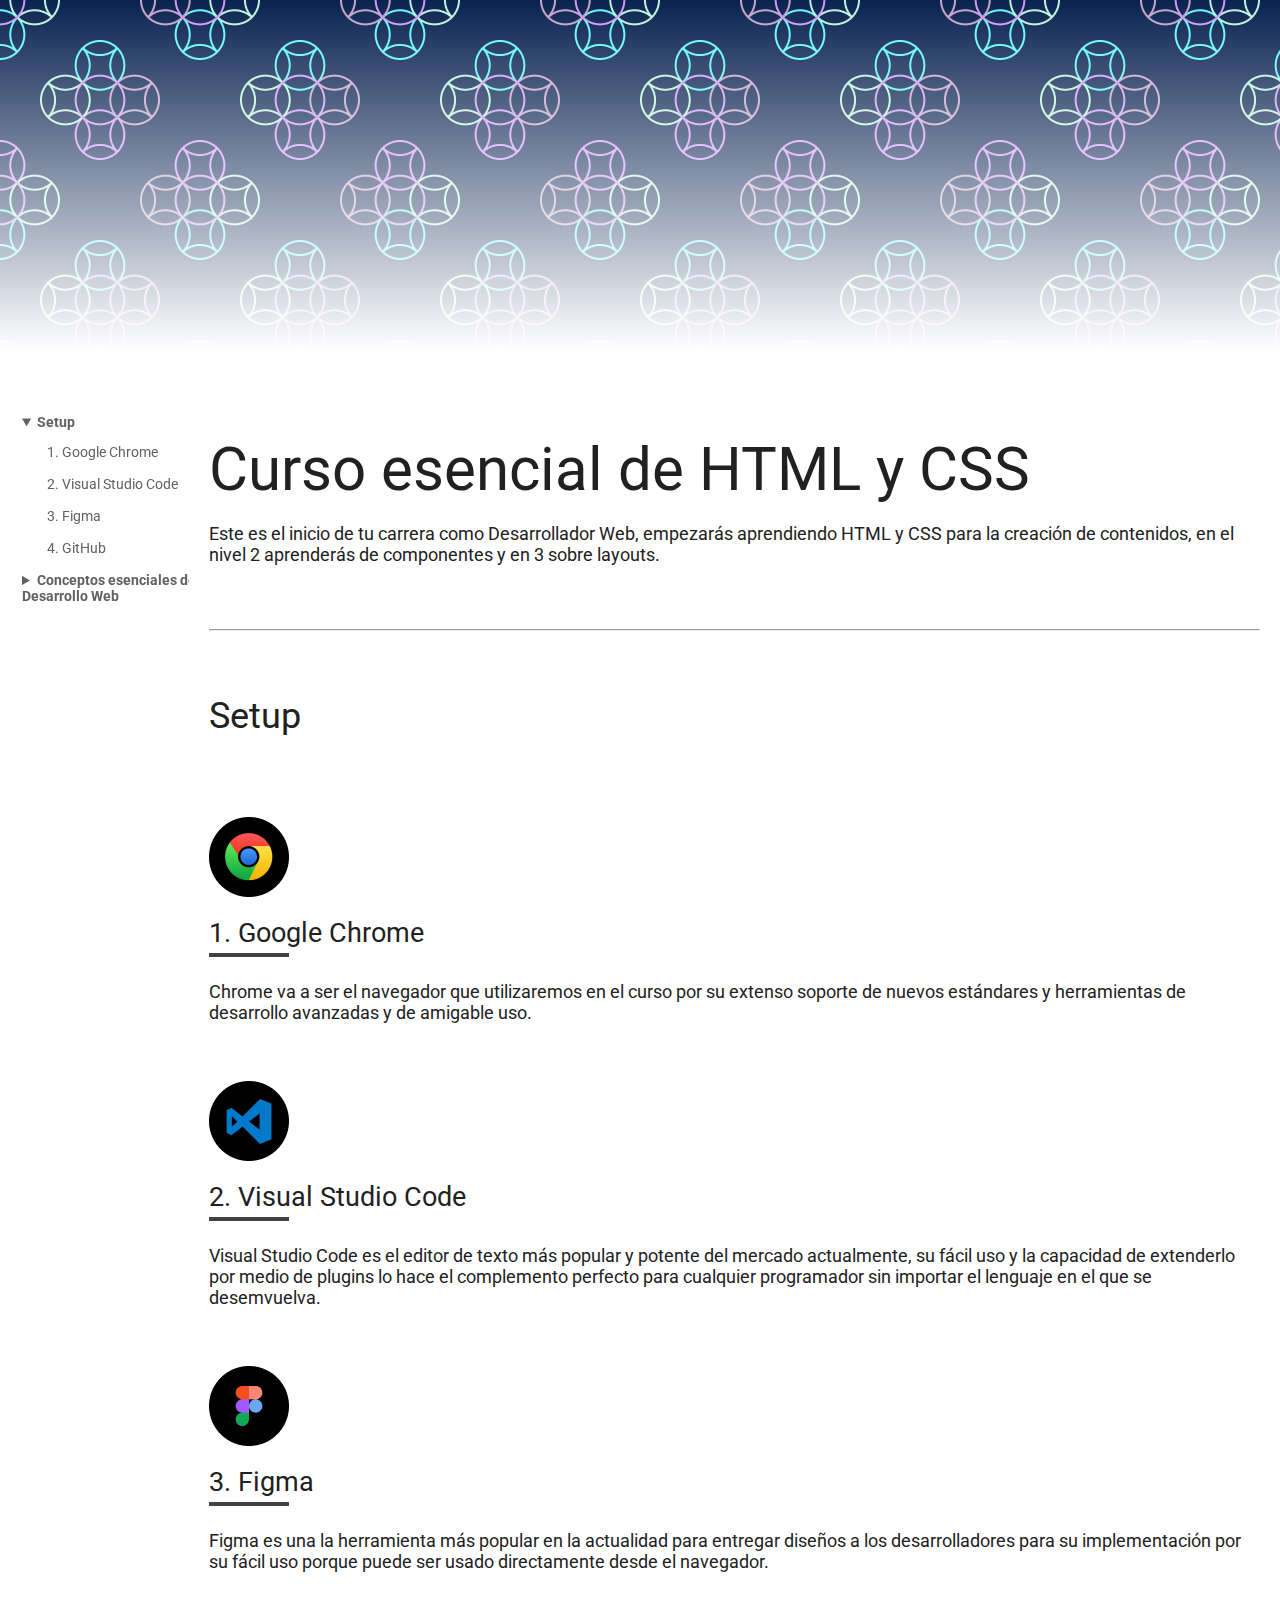
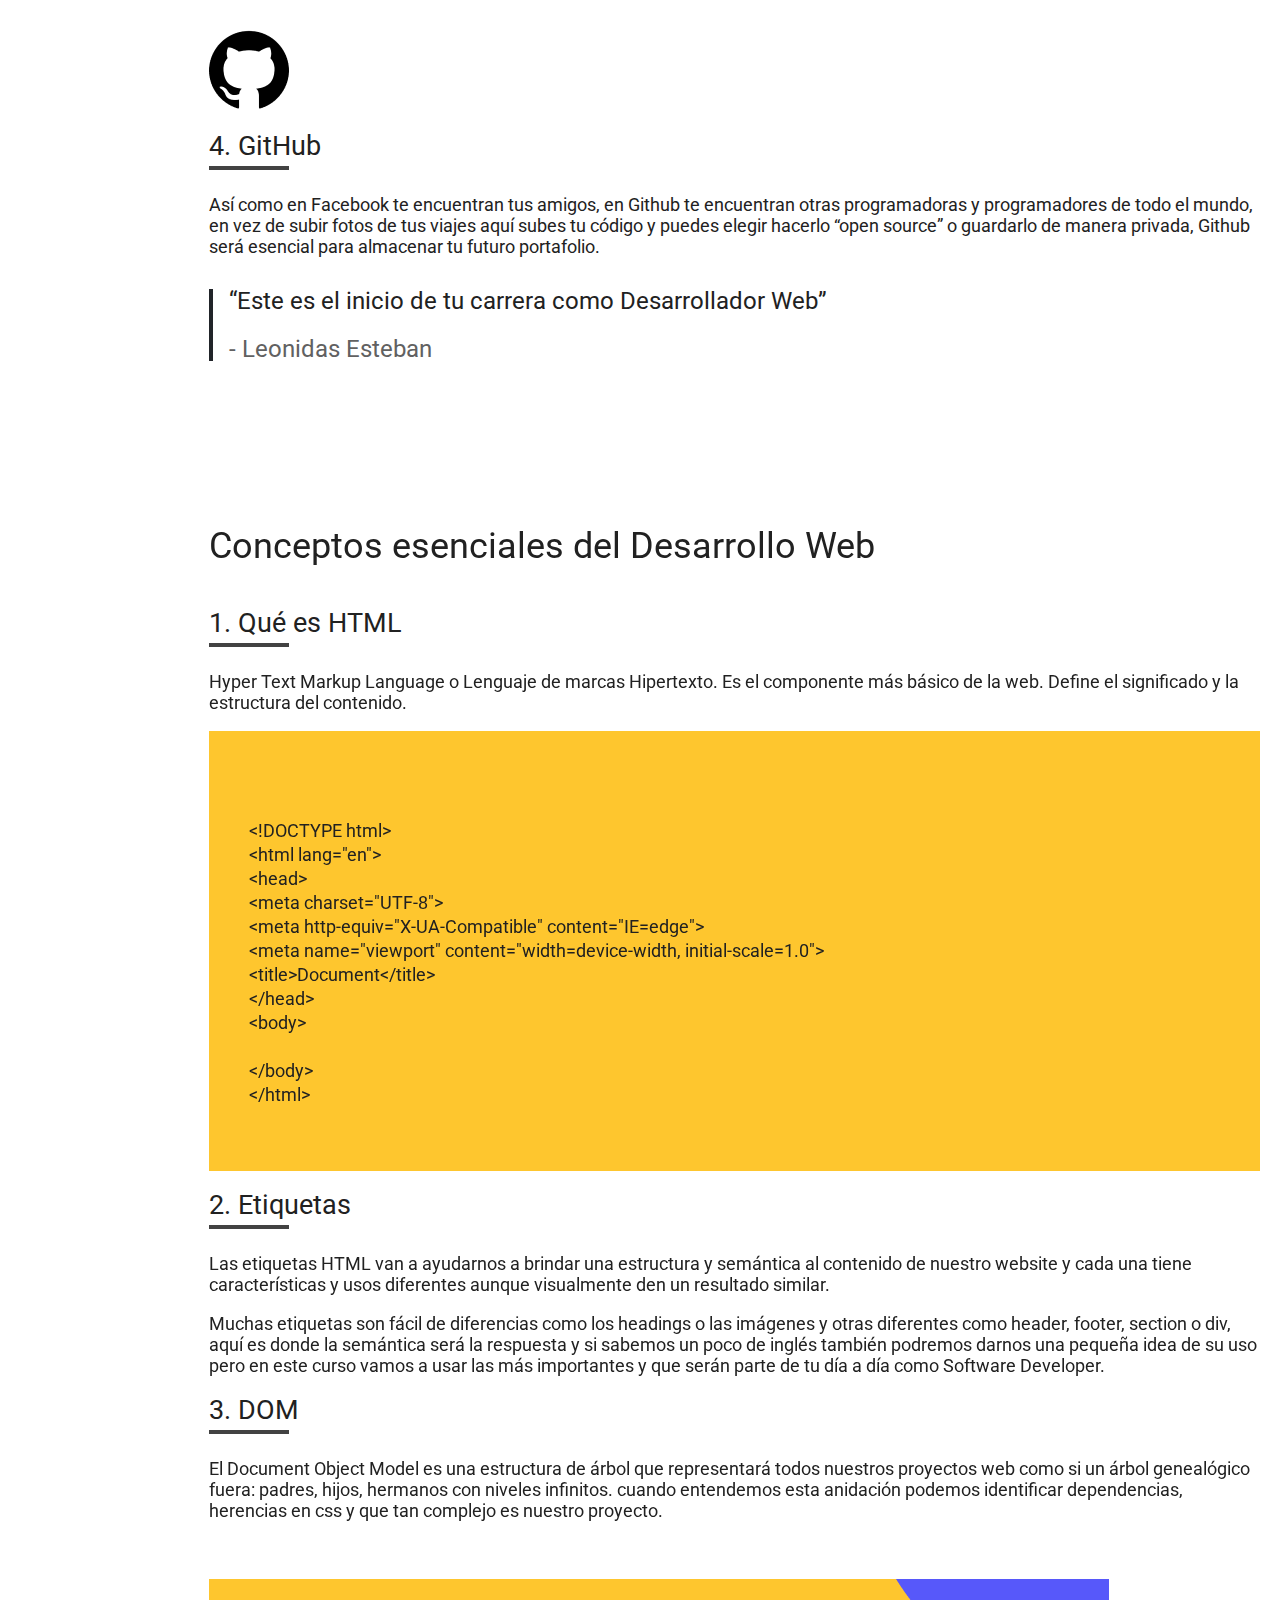
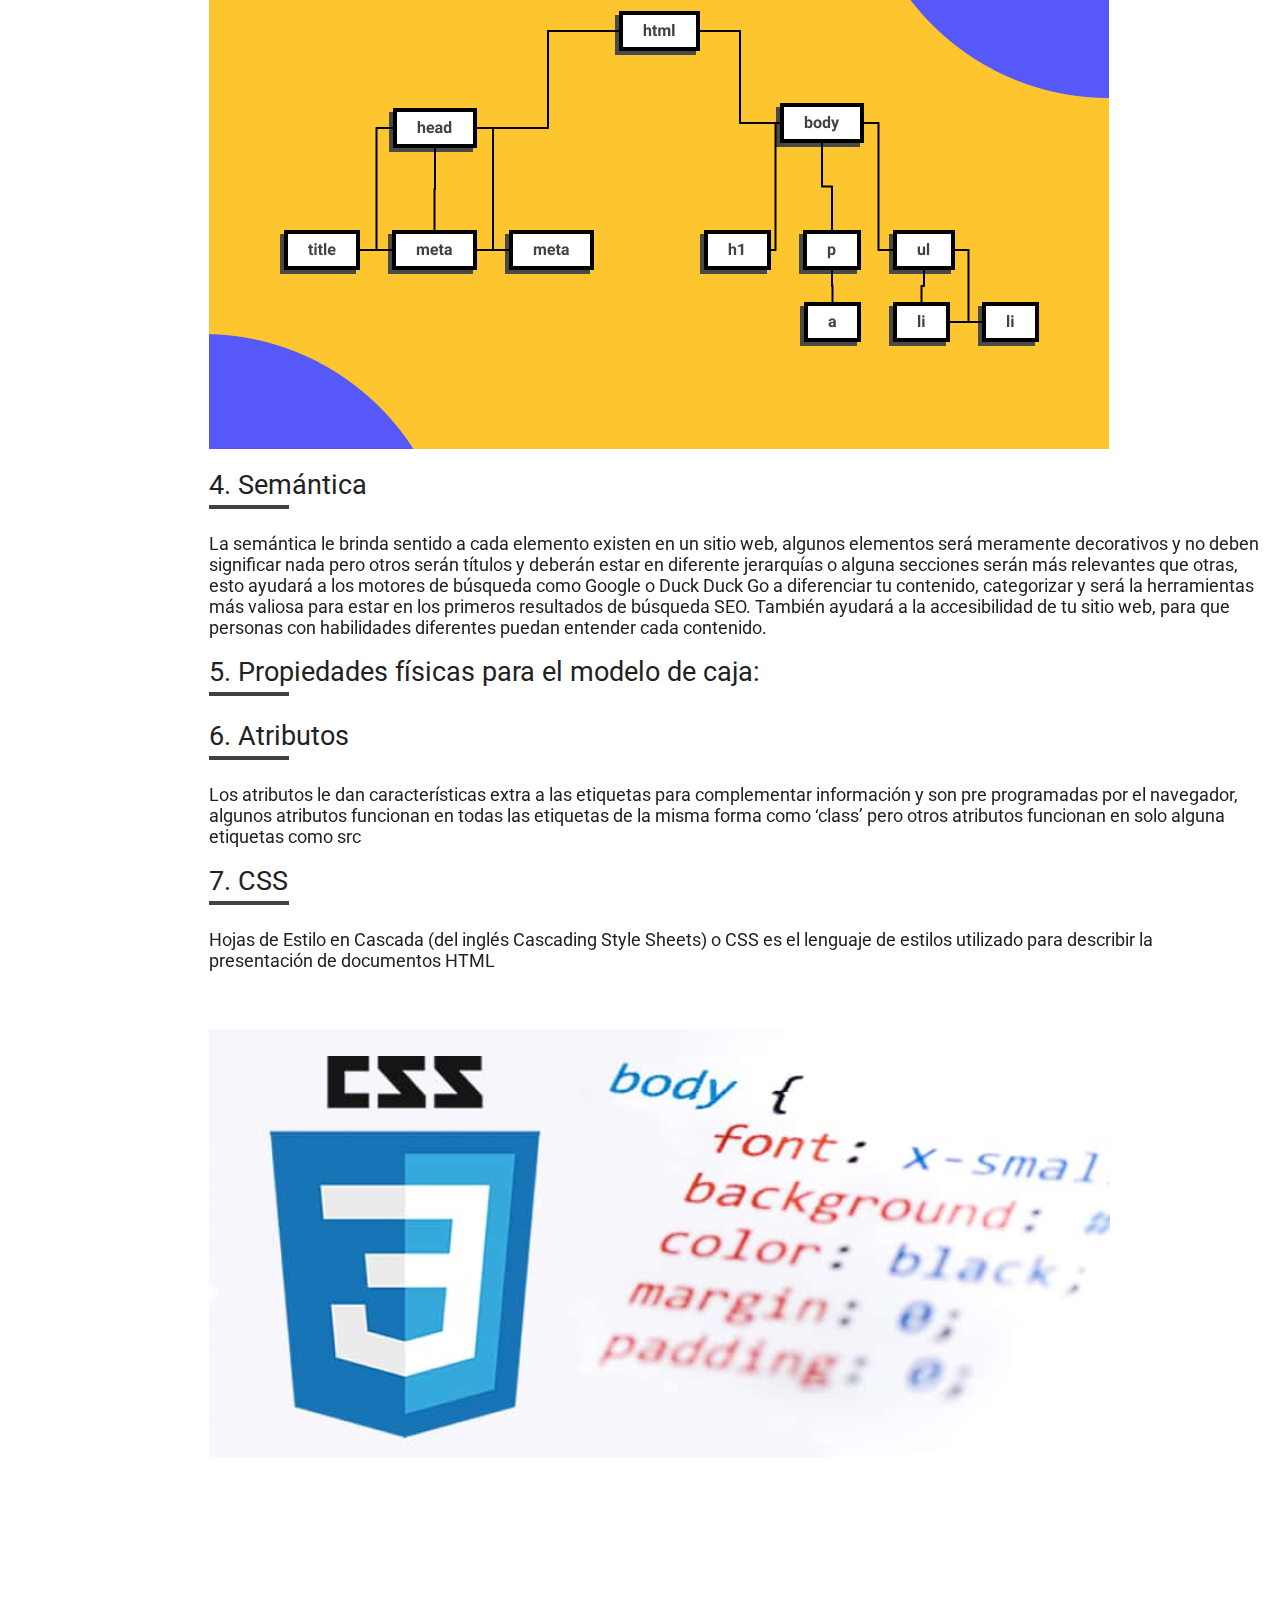
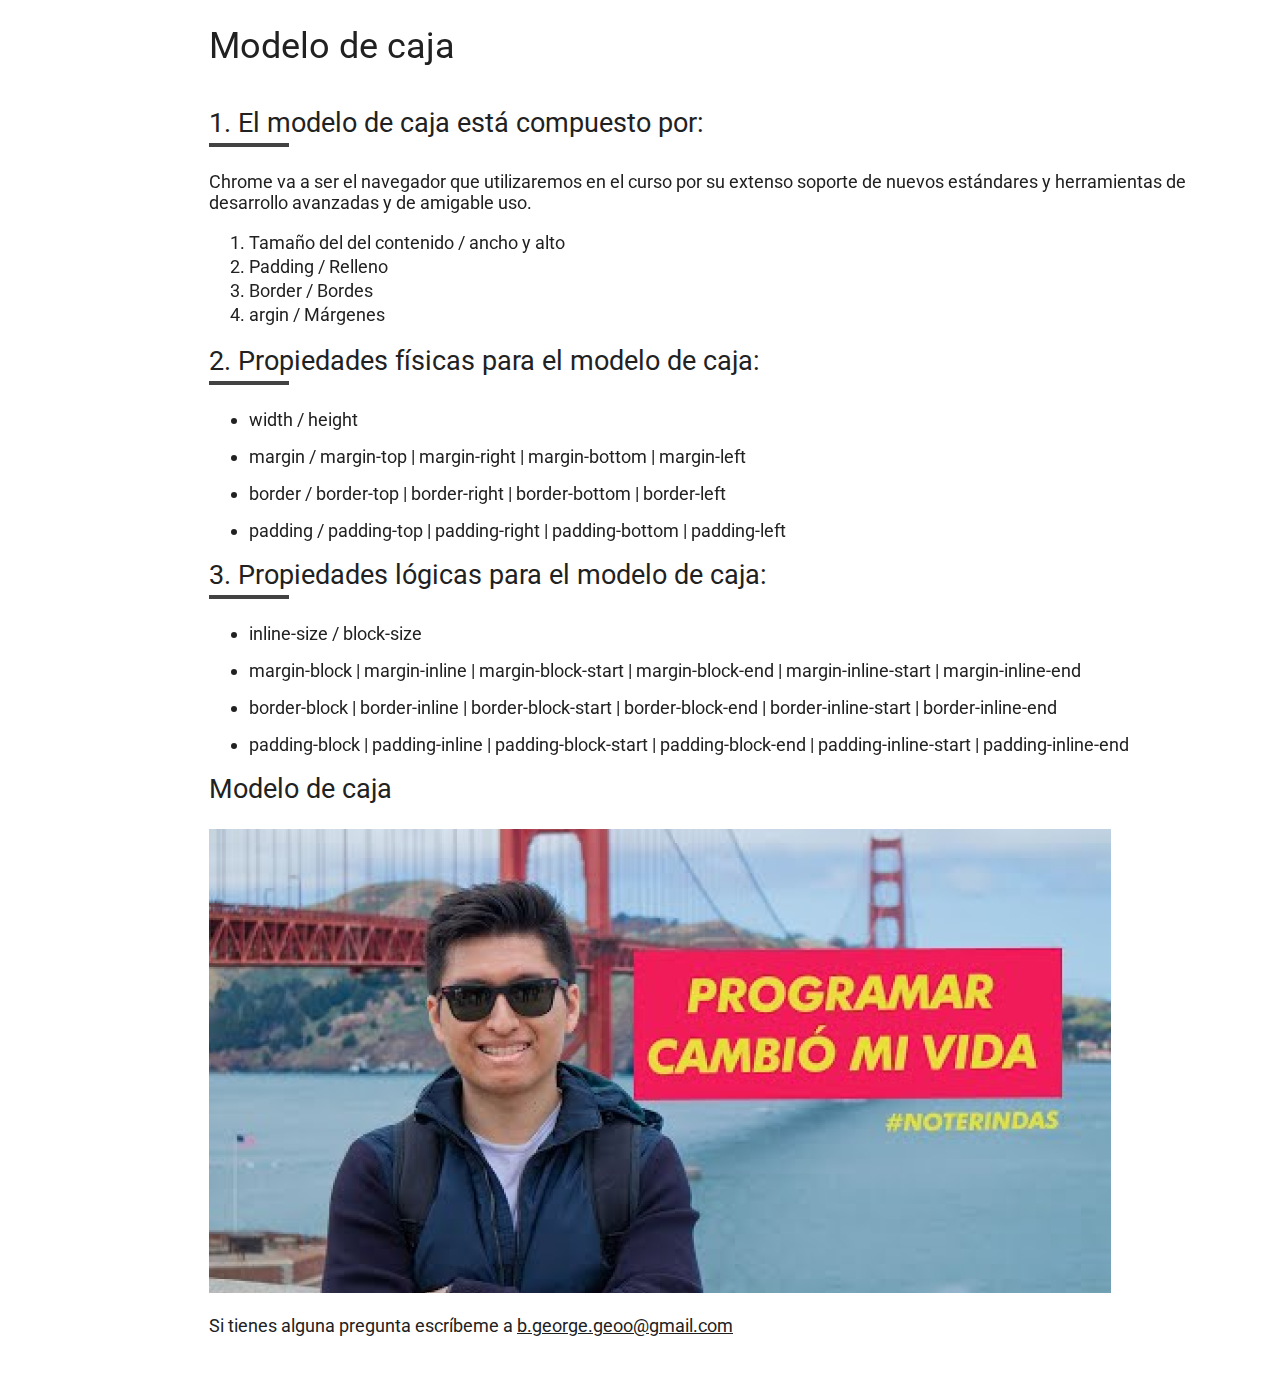
==== index.html @ efbe5fa2 "update 45.01" ====
<!DOCTYPE html>
<html lang="es">
    <head>
        <meta charset="UTF-8">
        <meta http-equiv="X-UA-Compatible" content="IE=edge">
        <meta name="viewport" content="width=device-width, initial-scale=1.0">
        <link rel="stylesheet" href="./css/Styles-physical.css"> <!--para linkear una hoja de estilos de CSS -->
        <link rel="preconnect" href="https://fonts.googleapis.com"> <!--https://fonts.google.com-->
        <link rel="preconnect" href="https://fonts.gstatic.com" crossorigin> <!-- para poner una fuente de internet-->
        <link href="https://fonts.googleapis.com/css2?family=Roboto&display=swap" rel="stylesheet">
        <title>El Blog de geo</title>
    </head>
    <body>
        <div class="hero"></div> <!--para crear un background-->
        <div class="header">
            <div class="wrapper">
                <header> <!-- <header> es igual a cabezera -->
                <div class="header-content">
                    <nav> <!-- <nav> es una navegacion (visualmente no es nada pero si lo inspecionamos es una semantica mejor)-->
                        <details open> <!-- details para hacer menu desplegable-->
                            <summary>
                                Setup
                            </summary> 
                            <ol> <!-- <ol> significa ordener list(enumera una lista con numeros 1. 2. etc)  -->
                                <!-- <ul> es urdenet list que es lo mismo pero con puntos, no con numeros-->
                                <li> <!-- <li> item list o elemento de lista, declara uno de los elementos de una lista-->
                                    <a href="#Google_Chrome">Google Chrome</a>
                                    <!-- href= hace scrol a la pagina hasta la linea que le ponel el id -->
                                    </li>
                                    <li><a href="#Visual_Studio_Code">Visual Studio Code</a></li>
                                    <li><a href="#Figma">Figma</a></li>
                                    <li><a href="#GitHub">GitHub</a></li>
                            </ol>              
                        </details>
                        <details>
                            <summary>
                                Conceptos esenciales del Desarrollo Web
                            </summary>
                            <ol>
                                <li><a href="#Qué_es_HTML">Qué es HTML</a></li>
                                <li><a href="#Etiquetas">Etiquetas</a></li>
                                <li><a href="#DOM">DOM</a></li>
                                <li><a href="#Atributos">Atributos</a></li>
                                <li><a href="#Semántica">Semántica</a></li>
                                <li><a href="#CSS">Qué es CSS</a></li>
                            </ol>
                        </details>
                    </nav>
                </header> 
                </div>
            </div>
        </div>
        <main class="main"> <!-- contenedo para html -->
                
                
                <div class="wrapper">
                    <div class="main-content">
                        <h1>
                            Curso esencial de HTML y CSS
                            <!--<h1> Representa el mensaje mas importante de la web </h1>-->
                            <!--existen muchas mas etiquetas va de la h1-h6 y se ve de grande a pequeño
                        mas que al navegador usa palabras clave para el <h1> 
                        (el titulo i subtitulo importa para que 
                        salgan mas rapido en el buscador de google)-->
                    </h1>
                    <p>
                        <!-- pueden haver mill parrafos -->
                        Este es el inicio de tu carrera como Desarrollador Web, 
                        empezarás aprendiendo HTML y CSS para la creación de contenidos, 
                        en el nivel 2 aprenderás de componentes y en 3 sobre layouts.
                    </p>
        
                    <hr>
        
                    <section class="section-content">
                            <h2>Setup</h2>
                            <img src="/imagenes/Google_Chrome.png" alt="Logo de Google Chrom" title="Logo de Google Chrom">
                                <!--"atributo" src= url de una imagen-->
                                <!--"atributo" alt= descripcion previa por si no carega la imagen-->
                                <!--"atributo" title= una descripcion que aparece cuando dejas el raton encima de una imagen-->
                            <h3 id="Google_Chrome" >Google Chrome</h3>
                            <p>Chrome va a ser el navegador que utilizaremos en el curso por su extenso soporte de nuevos estándares y herramientas de desarrollo avanzadas y de amigable uso.</p>
                            <img src="/imagenes/Visual_Studio_Code.png" alt="Logo de Visual Studio Code" title="Logo de Visual Studio Code">
                            <h3 id="Visual_Studio_Code">Visual Studio Code</h3>
                            <p>Visual Studio Code es el editor de texto más popular y potente del mercado actualmente, su fácil uso y la capacidad de extenderlo por medio de plugins lo hace el complemento perfecto para cualquier programador sin importar el lenguaje en el que se desemvuelva.</p>
                            <img src="/imagenes/Figma.png" alt="Logo de Figma" title="Logo de Figma">
                            <h3 id="Figma">Figma</h3>
                            <p>Figma es una la herramienta más popular en la actualidad para entregar diseños a los desarrolladores para su implementación por su fácil uso porque puede ser usado directamente desde el navegador.</p>
                            <img src="/imagenes/GitHub.png" alt="Logo de GitHub" title="Logo de GitHub">
                            <h3 id="GitHub">GitHub</h3>
                            <p>Así como en Facebook te encuentran tus amigos, en Github te encuentran otras programadoras y programadores de todo el mundo, en vez de subir fotos de tus viajes aquí subes tu código y puedes elegir hacerlo “open source” o guardarlo de manera privada, Github será esencial para almacenar tu futuro portafolio.</p>
                        <blockquote> 
                            <p>
                                “Este es el inicio de tu carrera como Desarrollador Web”
                            </p>
                            <p>
                                <span>
                                    Leonidas Esteban
                                </span>
                            </p>
                        </blockquote>
                        </section>
        
                    <hr> <!-- <hr> es una line que separan las secciones  -->
        
                    <section class="section-content">
                        <h2>Conceptos esenciales del Desarrollo Web</h2>
                        <h3 id="Qué_es_HTML">Qué es HTML</h3>
                        <p>Hyper Text Markup Language o Lenguaje de marcas Hipertexto. Es el componente más básico de la web. Define el significado y la estructura del contenido. </p>
                        <!-- <p><code> hola </code> con esto puedes escribir codigo dentro de un parafo </p> -->
                        <pre> <!--cunado quieres ocupar toda una haria con codigo (tambien inclue los espacios literalmente)-->
            <!-- https://www.freeformatter.com/html-escape.html#before-output (escapar HTML) -->
&lt;!DOCTYPE html&gt;
&lt;html lang=&quot;en&quot;&gt;
&lt;head&gt;
&lt;meta charset=&quot;UTF-8&quot;&gt;
&lt;meta http-equiv=&quot;X-UA-Compatible&quot; content=&quot;IE=edge&quot;&gt;
&lt;meta name=&quot;viewport&quot; content=&quot;width=device-width, initial-scale=1.0&quot;&gt;
&lt;title&gt;Document&lt;/title&gt;
&lt;/head&gt;
&lt;body&gt;

&lt;/body&gt;
&lt;/html&gt;
                        </pre>
                        <h3 id="Etiquetas">Etiquetas</h3>
                        <p>Las etiquetas HTML van a ayudarnos a brindar una estructura y semántica al contenido de nuestro website y cada una tiene características y usos diferentes aunque visualmente den un resultado similar.</p>
                        <p>Muchas etiquetas son fácil de diferencias como los headings o las imágenes y otras diferentes como header, footer, section o div, aquí es donde la semántica será la respuesta y si sabemos un poco de inglés también podremos darnos una pequeña idea de su uso pero en este curso vamos a usar las más importantes y que serán parte de tu día a día como Software Developer.</p>
                        <h3 id="DOM">DOM</h3>
                        <p>El Document Object Model es una estructura de árbol que representará todos nuestros proyectos web como si un árbol genealógico fuera: padres, hijos, hermanos con niveles infinitos. cuando entendemos esta anidación podemos identificar dependencias, herencias en css y que tan complejo es nuestro proyecto.</p>
                        <img src="/imagenes/dom.png" alt="Estructura de arbol que representa al DOM (Document Object Model)" title="Document Object Model">
                        <h3 id="Semántica">Semántica</h3>
                        <p>La semántica le brinda sentido a cada elemento existen en un sitio web, algunos elementos será meramente decorativos y no deben significar nada pero otros serán títulos y deberán estar en diferente jerarquías o alguna secciones serán más relevantes que otras, esto ayudará a los motores de búsqueda como Google o Duck Duck Go a diferenciar tu contenido, categorizar y será la herramientas más valiosa para estar en los primeros resultados de búsqueda SEO. También ayudará a la accesibilidad de tu sitio web, para que personas con habilidades diferentes puedan entender cada contenido.</p>
                        <h3>Propiedades físicas para el modelo de caja:</h3>
                        <h3 id="Atributos">Atributos</h3>
                        <p>Los atributos le dan características extra a las etiquetas para complementar información y son pre programadas por el navegador, algunos atributos funcionan en todas las etiquetas de la misma forma como ‘class’ pero otros atributos funcionan en solo alguna etiquetas como src</p>
                        <h3 id="CSS">CSS</h3>
                        <p>Hojas de Estilo en Cascada (del inglés Cascading Style Sheets) o CSS es el lenguaje de estilos utilizado para describir la presentación de documentos HTML</p>
                        <img src="/imagenes/Imagen_CSS.png" alt="imagen de diseño CSS" title="imagen de diseño CSS">
                    </section>
                    <section class="section-content">
                        <h2>Modelo de caja</h2>
                        <h3>El modelo de caja está compuesto por:</h3>
                        <p>Chrome va a ser el navegador que utilizaremos en el curso por su extenso soporte de nuevos estándares y herramientas de desarrollo avanzadas y de amigable uso.</p>
                        <ol>
                            <li>Tamaño del del contenido / ancho y alto</li>
                            <li>Padding / Relleno</li>
                            <li>Border / Bordes</li>
                            <li>argin / Márgenes</li>
                        </ol>
                        <h3>Propiedades físicas para el modelo de caja:</h3>
                        <ul>
                            <li>width / height</li>
                            <li>margin / margin-top | margin-right | margin-bottom | margin-left</li>
                            <li>border / border-top | border-right | border-bottom | border-left</li>
                            <li>padding / padding-top | padding-right | padding-bottom | padding-left</li>
                        </ul>
                        <h3>Propiedades lógicas para el modelo de caja:</h3>
                        <ul>
                            <li>inline-size / block-size</li>
                            <li>margin-block | margin-inline | margin-block-start | margin-block-end | margin-inline-start | margin-inline-end</li>
                            <li>border-block | border-inline | border-block-start | border-block-end | border-inline-start | border-inline-end</li>
                            <li>padding-block | padding-inline | padding-block-start | padding-block-end | padding-inline-start | padding-inline-end</li>
                        </ul>
                    </section>
                    <h3>Modelo de caja</h3>
                    <img src="/imagenes/foto_del_profe.png" alt="Modelo de caja" title="Este es nuestro profesor">
                    <p>
                        Si tienes alguna pregunta escríbeme a 
                        <a href="mailto:b.george.geoo@gmail.com">b.george.geoo@gmail.com</a>
                    </p>
                </div>
            </div>
        </main>
        <script> /*script de JavaScript para animar listas(cuano das clic en una se cierra la otra)*/
            const $detailsList = document.querySelectorAll("details")
            $detailsList.forEach(($details) => {
                $details.querySelector("summary").addEventListener("click",expand)
            })
            function expand() {
                $detailsList.forEach(($details) => {
                    $details.removeAttribute("open")
                })
            }
        </script>
    </body>
</html>
---- css/Styles-physical.css ----
@font-face { /*para poner una fuente en la pagina des de nuestros documentos */
    font-family: charted;
    src: url(../fonts/fonts/charter-regular.otf);
    font-style: normal;
    font-weight: 400;
}
@font-face { 
    font-family: charted;
    src: url(../fonts/fonts/charter-italic.otf);
    font-style: italic;
    font-weight: 400;
}
@font-face { 
    font-family: charted;
    src: url(../fonts/fonts/charter-bold.otf);
    font-style: normal;
    font-weight: bold;
}
@font-face { 
    font-family: charted;
    src: url(../fonts/fonts/charter-bold-italic.otf);
    font-style: italic;
    font-weight: bold;
}

:root {
    font-size: 18px;
    --gray40: #212121; /*para que sea mas facil poner colores a mas paginas*/
    --gray30: #212429;
    --gray20: #424242;
    --gray10: #616161;
}

html {
    scroll-behavior: smooth;
    }


body {
    color: var(--gray40); 
    font-family: 'Roboto', sans-serif;
    /*font-family: charted; cuidado con las fuentes que eligas, no todas estan dissponibles*/ 
    margin: 0;
}

a {
    color: var(--gray40); 
}

header {
    font-size: 14px;
    width: 188px;
    color: var(--gray10); /*para quita subrallado de algun texto*/
    position: absolute;
    top: 64px;
    left: 22px;
    z-index: 1;
    /* color: var(red); podemos cambiar una parte del texto espesificando el color que queremos */
    /*position: relative; /*mover mi elemento sin que el lugar ficico en que este ubicado se altere */
    /* position: absolute; se ubica en la posicion y direcion que tiene mi pagina*/
    /*position: fixed; persigue la pagina () osea siempre se muetra en pantalla, da igual si vagas o subes en la web*/
    /*position: sticky; 1.ocupa todo el ancho 2.si le ponemos por ejemplo top:0 ,s e va a mover exactamente como el fixed pero mas bonito*/
    /* z-index: ; (puedes hacer que se ponga detreas de las cosas o delante ) */
}

header a {
    color: var(--gray10);
    text-decoration: none; 
}
header a:hover { /*cambiar el color al texto caundo el raton esta encima*/
    color: var(--gray40);
}

nav details summary {
    font-weight: bold; /*Poner el texto en negrita*/
}

header li {
    margin-bottom: 16px;
}

h1 {
    font-size: 60px;
    /* font-size: 3.75px; */
    margin-top: 64px;
    margin-bottom: 16px;
    font-weight: normal;
    /* width: ; /*darle el tamaño que quiera de longitud*/
    /* height: ; darle el tamaño que quiera de altura */
    /* padding: ; darle el tamaño que quiera dentro de la caja/ */

    /* margin: top right bottom left; esto funciona como las manecillas del un reloj*/
    /* margin: 64px 10px 16px 10px; esto es un ejemplo */

}

/* h1 ~ p {
    margin-bottom: 64px;
} */

hr {
    margin: 64px 0;
}

h2 {
    font-size: 2em;
    margin: 64px 0px 40px;
    font-weight: normal;
}

h3 {
    font-size: 1.5em;
    margin-top: 16px;
    margin-bottom: 24px;
    font-weight: normal;
    position: sticky;
    top: 0;
    background: white;
}

pre {
    background: #FEC62E;
    padding: 40px; /*pudding es el relleno*/
    font-family: "Roboto";
    line-height: 24px;
}

blockquote {
    font-size: 24px;
    margin: 32px 0px;
    padding-left: 16px;
    line-height: 24px;
    /* border: 1px solid var(--gray30); llave magica para hacer bordes en la vida */
    border-left: 4px solid var(--gray30);
/* border-radius: 30px; para hacer bordes rodeados */
}

blockquote span {
    color: var(--gray10) ;
}

blockquote span::before {
    content: "-";
}
.header {
    position: sticky;
    top: 0;
}

.header-content {
    position: relative;
}

.main {
    background-color: rgb(175, 173, 27);

}

.wrapper { /*tecnica del wrapper(para ajustar la caja de toda la web)*/
    width: 902px; /**/
    margin: auto;
}

.main-content { /*tecnica del wrapper(para ajustar la caja de toda la web)*/
    padding: 20px;
    background: white;
    position: absolute;
    z-index: 1;
}

.title {
    background: red;
}
.services {
    background: purple;
}
.pricing {
    background: blue;
}
.debug { /*para encontrar bugs*/
    box-shadow: inset 0 0 0 1px red;
    outline: 1px solid red;
    background: red;
    /* border: 1px solid red !important;
    box-sizing: border-box; */
}


.hero {
    background-image: linear-gradient(to top, rgb(255, 255, 255), transparent) , url("../imagenes/patron-1.png"); /*asi se pone color encima de la imagen pero procurando que sea transparente*/
    /* background-repeat: no-repeat; para que no se repita  */
    /* background-position: center; para que la imagen se centre  */
    /* background-size: cover; para que se estire sin que pierda la porpocion  */
    height: 350px;
}

.section-content {
    margin-top: 164px;
    position: relative;
}

.section-content:first-of-type{
    margin: 0px;
}


.section-content ol li {
    line-height: 24px;
}

.section-content ul li {
    margin-bottom: 16px;
}

.section-content + hr {
    display: none;
}
.section-content img {
    margin-top: 40px;
}

.section-content { /*https://www.w3.org/TR/CSS2/generate.html#counter-styles para mas info*/
    counter-reset: TitleList;
}
.section-content h3 {
    counter-increment: TitleList;
    padding-bottom: 8px;
}
/* a continuasion vamos a ver los seudoelementos mas im usados (se usa para dalre una buena vicualizacion"para que se vea bonico" lo agregamos aqui para no ponerlo en la frace porque no se debe leer) */
.section-content h3::before {
    content: counter(TitleList, decimal) ". ";
    
}

.section-content h3::after{
    content: "";
    width: 80px;
    height: 4px;
    background: var(--gray20);
    display: inline-block;
    position: absolute;
    left: 0;
    bottom: 0;

}



/* para cambiar el color cuando seleciones la un paragrafo en la web */
/* ::selection { 
    background: green;
} */
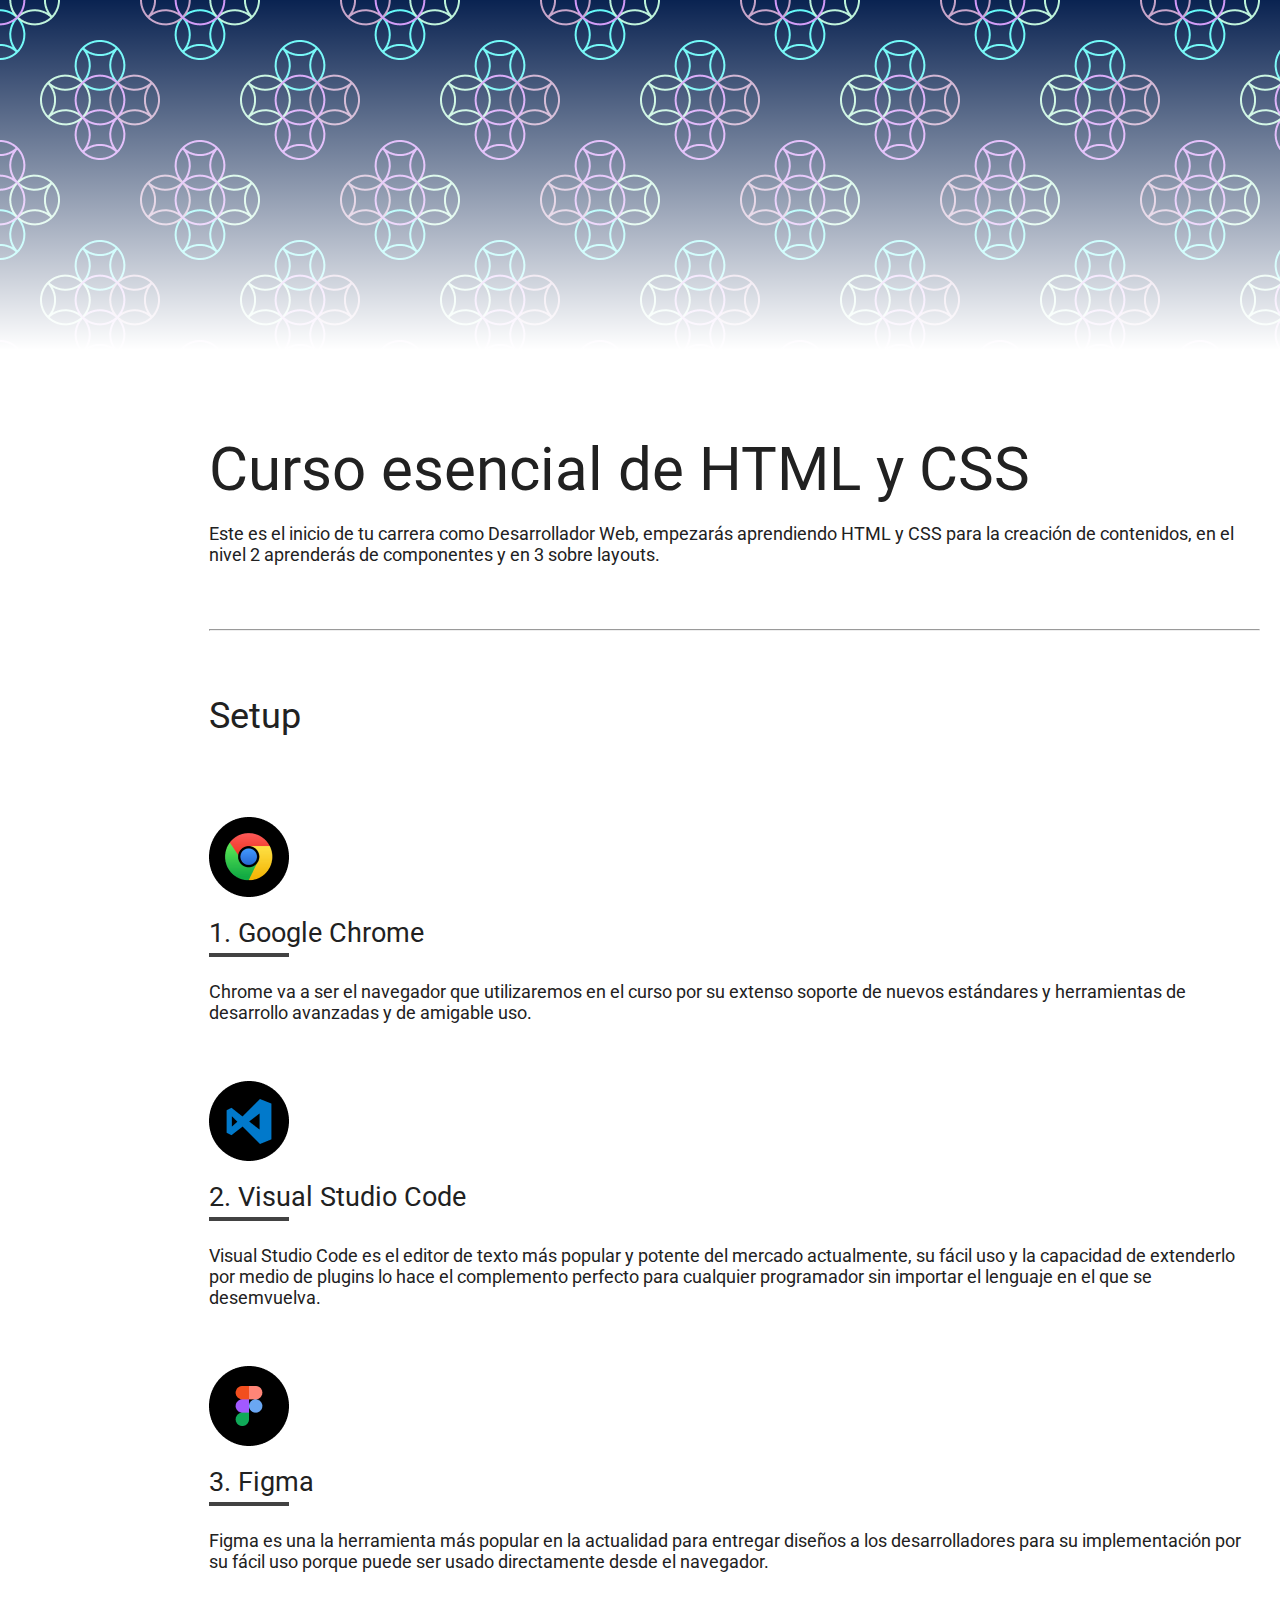
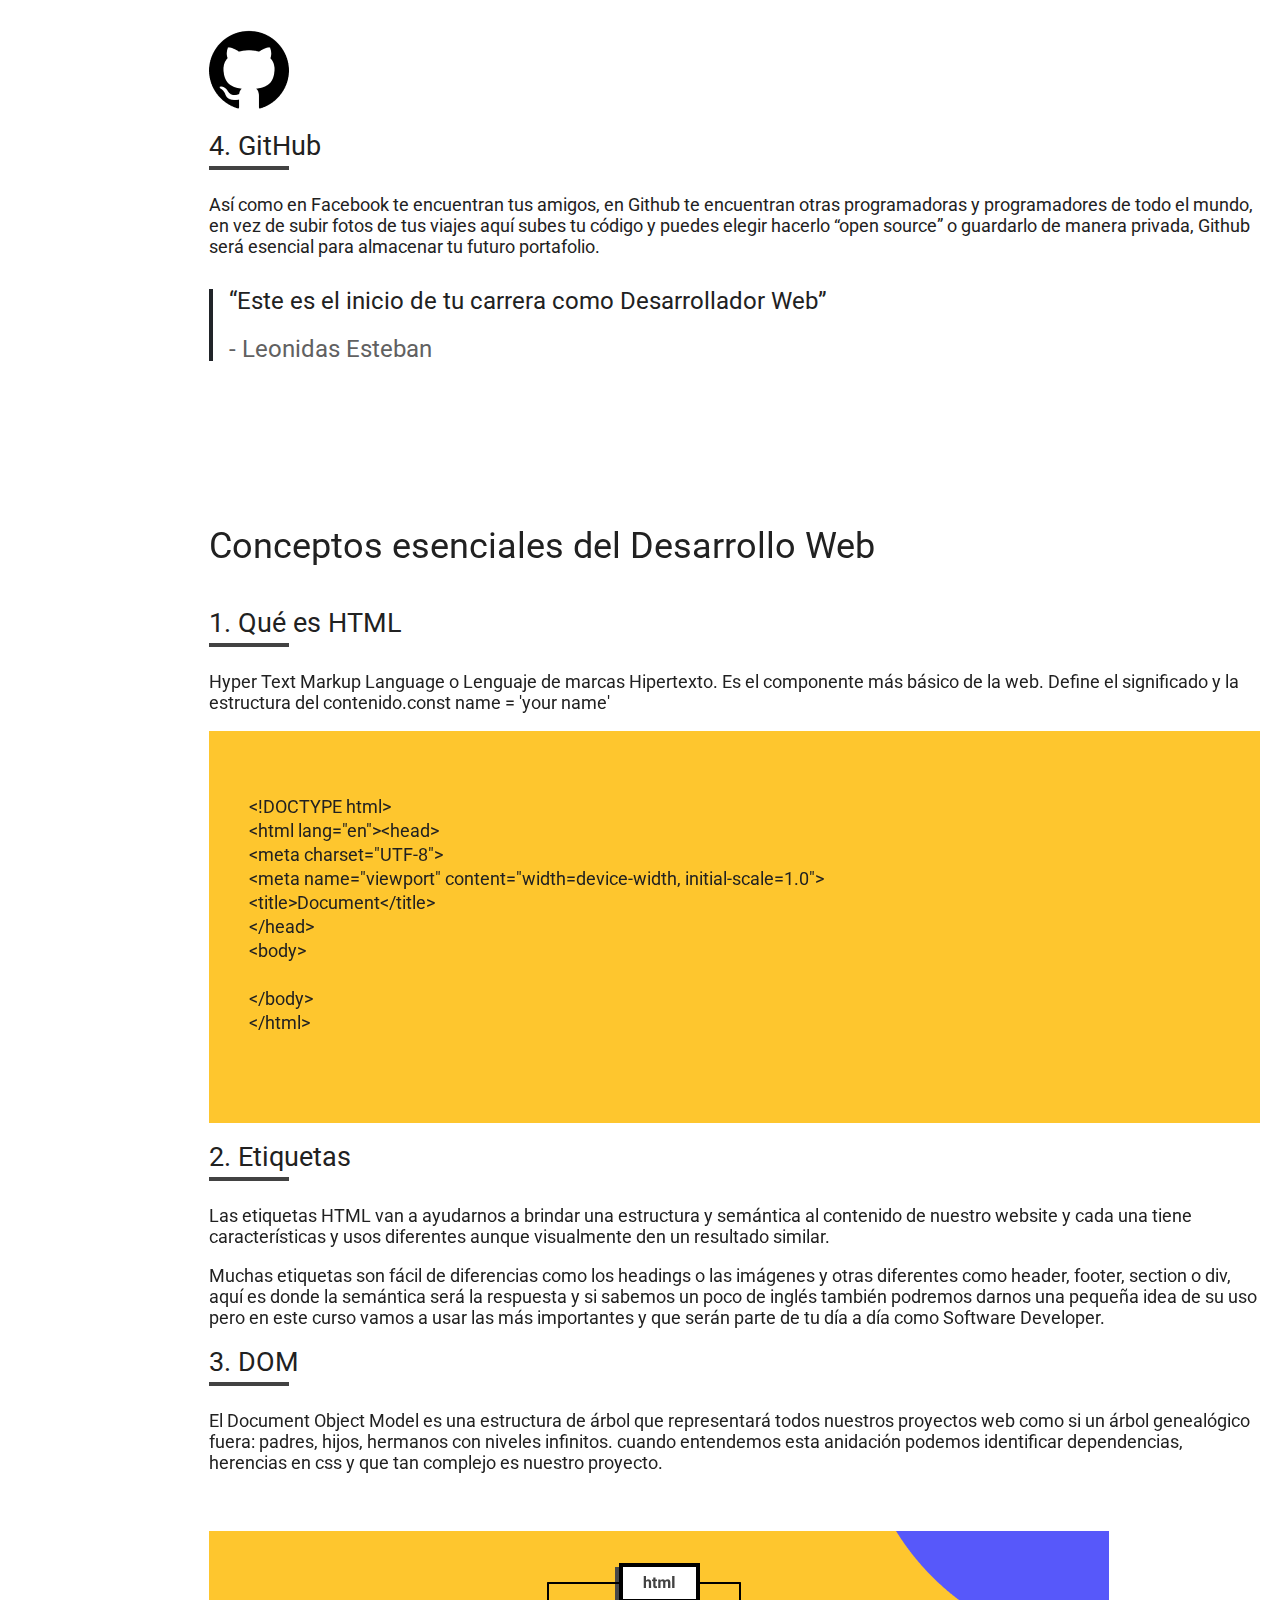
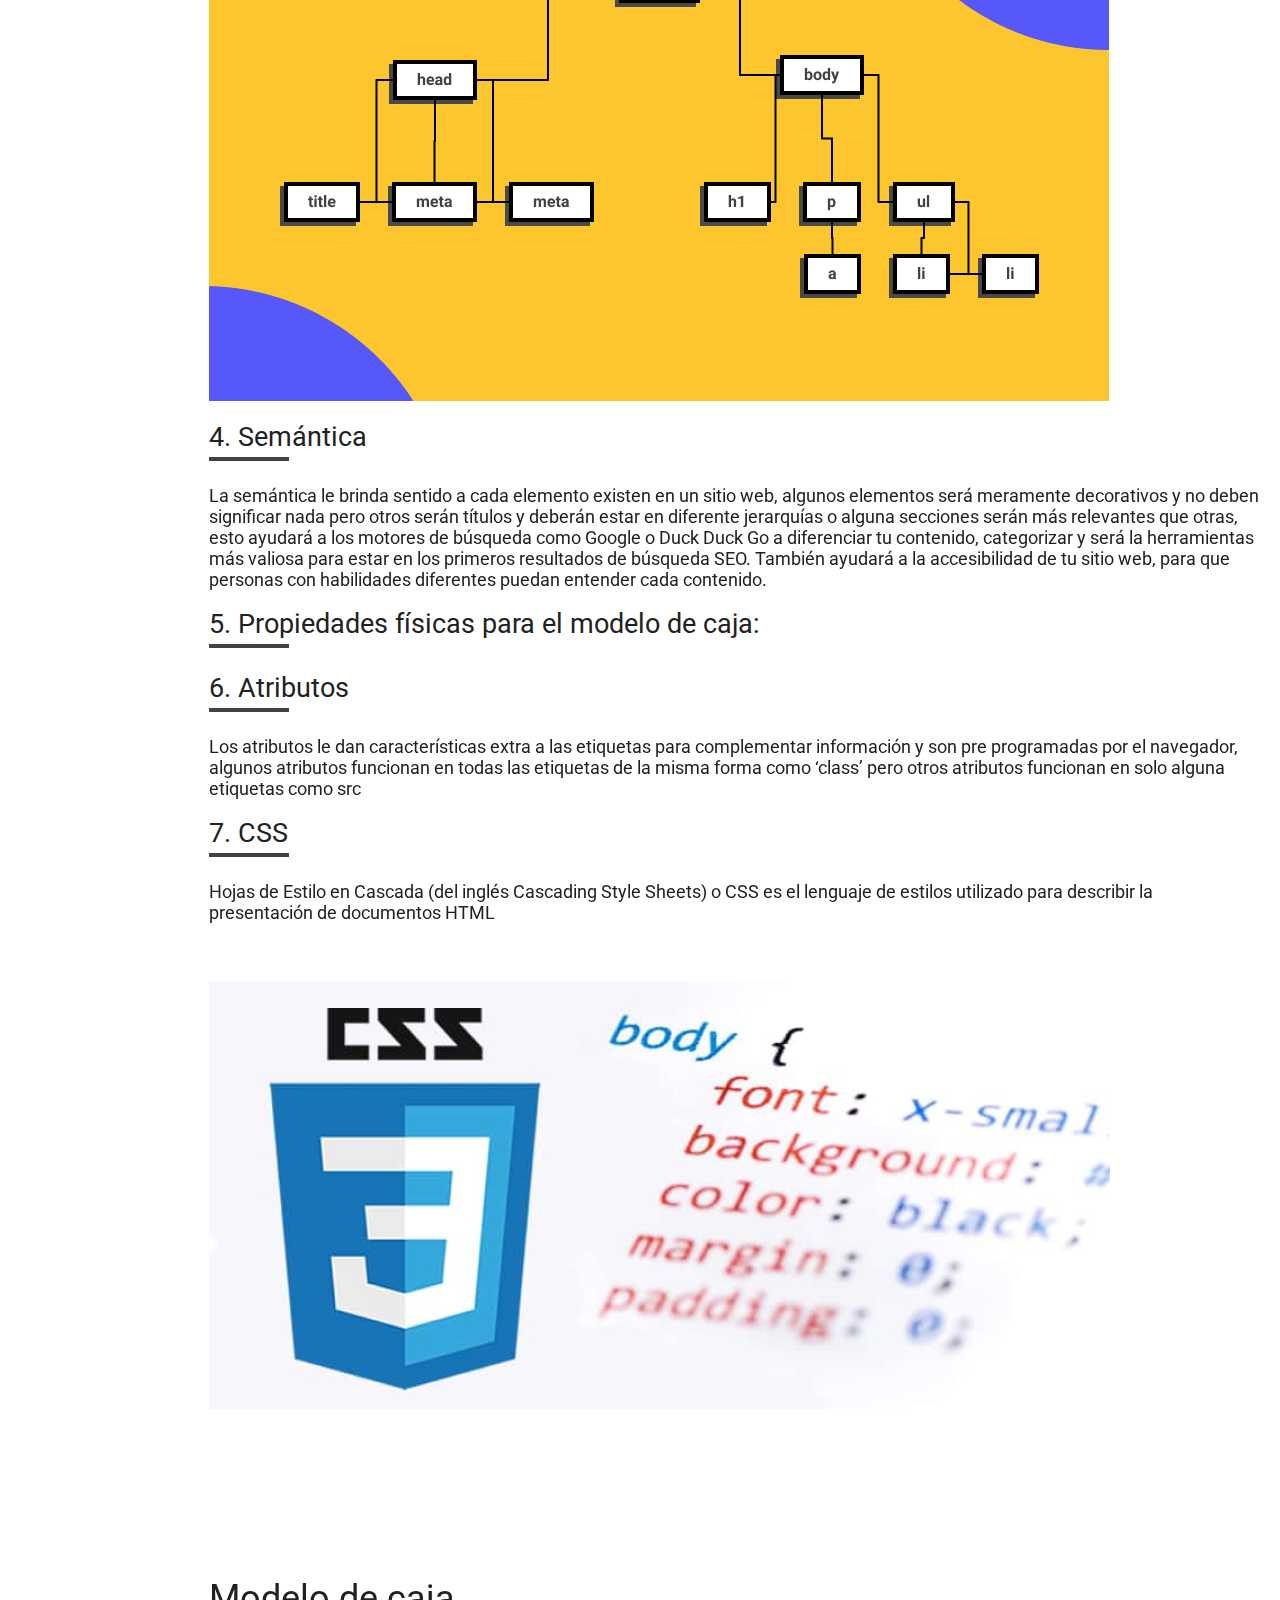
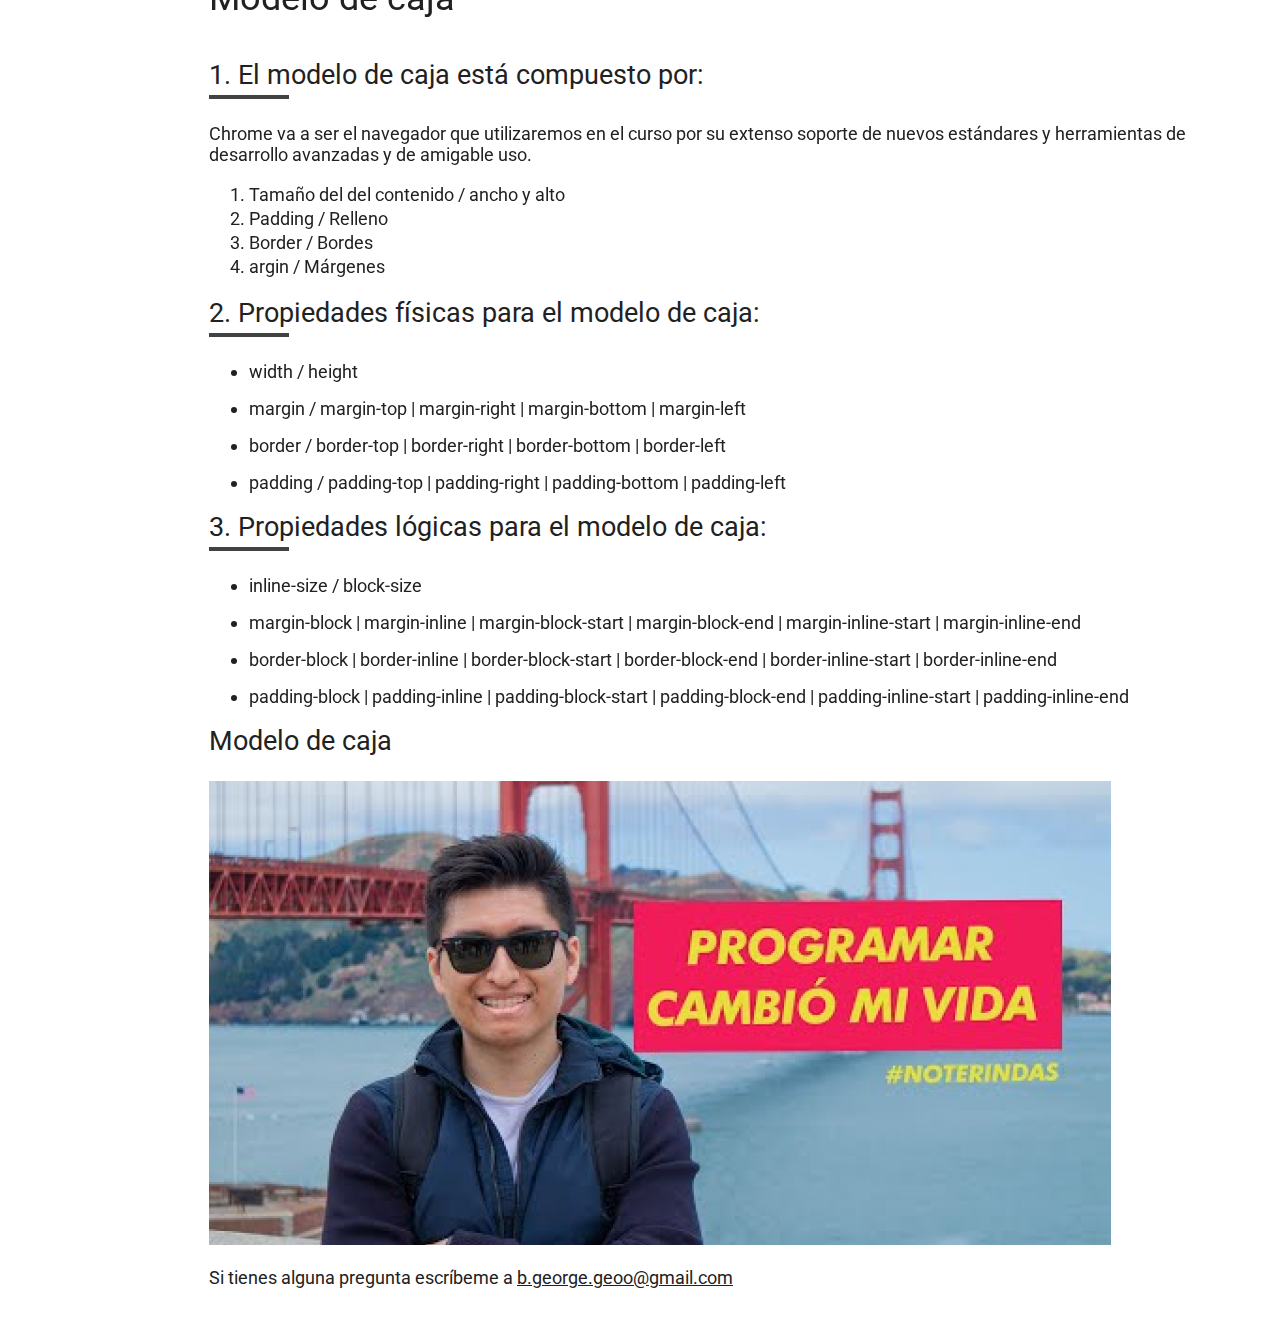
==== commit 8c6e9638: "upload 45.03" ====
--- a/index.html
+++ b/index.html
@@ -12,50 +12,51 @@
     </head>
     <body>
         <div class="hero"></div> <!--para crear un background-->
+        
         <div class="header">
             <div class="wrapper">
-                <header> <!-- <header> es igual a cabezera -->
                 <div class="header-content">
-                    <nav> <!-- <nav> es una navegacion (visualmente no es nada pero si lo inspecionamos es una semantica mejor)-->
-                        <details open> <!-- details para hacer menu desplegable-->
-                            <summary>
-                                Setup
-                            </summary> 
-                            <ol> <!-- <ol> significa ordener list(enumera una lista con numeros 1. 2. etc)  -->
-                                <!-- <ul> es urdenet list que es lo mismo pero con puntos, no con numeros-->
-                                <li> <!-- <li> item list o elemento de lista, declara uno de los elementos de una lista-->
-                                    <a href="#Google_Chrome">Google Chrome</a>
-                                    <!-- href= hace scrol a la pagina hasta la linea que le ponel el id -->
-                                    </li>
-                                    <li><a href="#Visual_Studio_Code">Visual Studio Code</a></li>
-                                    <li><a href="#Figma">Figma</a></li>
-                                    <li><a href="#GitHub">GitHub</a></li>
-                            </ol>              
-                        </details>
-                        <details>
-                            <summary>
-                                Conceptos esenciales del Desarrollo Web
-                            </summary>
-                            <ol>
-                                <li><a href="#Qué_es_HTML">Qué es HTML</a></li>
-                                <li><a href="#Etiquetas">Etiquetas</a></li>
-                                <li><a href="#DOM">DOM</a></li>
-                                <li><a href="#Atributos">Atributos</a></li>
-                                <li><a href="#Semántica">Semántica</a></li>
-                                <li><a href="#CSS">Qué es CSS</a></li>
-                            </ol>
-                        </details>
-                    </nav>
-                </header> 
+                    <header> <!-- <header> es igual a cabezera -->
+                        <nav> <!-- <nav> es una navegacion (visualmente no es nada pero si lo inspecionamos es una semantica mejor)-->
+                            <details open> <!-- details para hacer menu desplegable-->
+                                <summary>
+                                    Setup
+                                </summary> 
+                                <ol> <!-- <ol> significa ordener list(enumera una lista con numeros 1. 2. etc)  -->
+                                    <!-- <ul> es urdenet list que es lo mismo pero con puntos, no con numeros-->
+                                    <li> <!-- <li> item list o elemento de lista, declara uno de los elementos de una lista-->
+                                        <a href="#Google_Chrome">Google Chrome</a>
+                                        <!-- href= hace scrol a la pagina hasta la linea que le ponel el id -->
+                                        </li>
+                                        <li><a href="#Visual_Studio_Code">Visual Studio Code</a></li>
+                                        <li><a href="#Figma">Figma</a></li>
+                                        <li><a href="#GitHub">GitHub</a></li>
+                                </ol>              
+                            </details>
+                            <details>
+                                <summary>
+                                    Conceptos esenciales del Desarrollo Web
+                                </summary>
+                                <ol>
+                                    <li><a href="#Qué_es_HTML">Qué es HTML</a></li>
+                                    <li><a href="#Etiquetas">Etiquetas</a></li>
+                                    <li><a href="#DOM">DOM</a></li>
+                                    <li><a href="#Atributos">Atributos</a></li>
+                                    <li><a href="#Semántica">Semántica</a></li>
+                                    <li><a href="#CSS">Qué es CSS</a></li>
+                                </ol>
+                            </details>
+                        </nav>
+                    </header> 
                 </div>
             </div>
         </div>
         <main class="main"> <!-- contenedo para html -->
-                
-                
-                <div class="wrapper">
-                    <div class="main-content">
-                        <h1>
+
+
+            <div class="wrapper">
+                <div class="main-content">
+                    <h1>
                             Curso esencial de HTML y CSS
                             <!--<h1> Representa el mensaje mas importante de la web </h1>-->
                             <!--existen muchas mas etiquetas va de la h1-h6 y se ve de grande a pequeño
@@ -73,20 +74,20 @@
                     <hr>
         
                     <section class="section-content">
-                            <h2>Setup</h2>
-                            <img src="/imagenes/Google_Chrome.png" alt="Logo de Google Chrom" title="Logo de Google Chrom">
-                                <!--"atributo" src= url de una imagen-->
-                                <!--"atributo" alt= descripcion previa por si no carega la imagen-->
-                                <!--"atributo" title= una descripcion que aparece cuando dejas el raton encima de una imagen-->
+                        <h2>Setup</h2>
+                        <img src="./imagenes/Google_Chrome.png" alt="Logo de Google Chrom" title="Logo de Google Chrom">
+                            <!--"atributo" src= url de una imagen-->
+                            <!--"atributo" alt= descripcion previa por si no carega la imagen-->
+                            <!--"atributo" title= una descripcion que aparece cuando dejas el raton encima de una imagen-->
                             <h3 id="Google_Chrome" >Google Chrome</h3>
                             <p>Chrome va a ser el navegador que utilizaremos en el curso por su extenso soporte de nuevos estándares y herramientas de desarrollo avanzadas y de amigable uso.</p>
-                            <img src="/imagenes/Visual_Studio_Code.png" alt="Logo de Visual Studio Code" title="Logo de Visual Studio Code">
+                            <img src="./imagenes/Visual_Studio_Code.png" alt="Logo de Visual Studio Code" title="Logo de Visual Studio Code">
                             <h3 id="Visual_Studio_Code">Visual Studio Code</h3>
                             <p>Visual Studio Code es el editor de texto más popular y potente del mercado actualmente, su fácil uso y la capacidad de extenderlo por medio de plugins lo hace el complemento perfecto para cualquier programador sin importar el lenguaje en el que se desemvuelva.</p>
-                            <img src="/imagenes/Figma.png" alt="Logo de Figma" title="Logo de Figma">
+                            <img src="./imagenes/Figma.png" alt="Logo de Figma" title="Logo de Figma">
                             <h3 id="Figma">Figma</h3>
                             <p>Figma es una la herramienta más popular en la actualidad para entregar diseños a los desarrolladores para su implementación por su fácil uso porque puede ser usado directamente desde el navegador.</p>
-                            <img src="/imagenes/GitHub.png" alt="Logo de GitHub" title="Logo de GitHub">
+                            <img src="./imagenes/GitHub.png" alt="Logo de GitHub" title="Logo de GitHub">
                             <h3 id="GitHub">GitHub</h3>
                             <p>Así como en Facebook te encuentran tus amigos, en Github te encuentran otras programadoras y programadores de todo el mundo, en vez de subir fotos de tus viajes aquí subes tu código y puedes elegir hacerlo “open source” o guardarlo de manera privada, Github será esencial para almacenar tu futuro portafolio.</p>
                         <blockquote> 
@@ -99,36 +100,34 @@
                                 </span>
                             </p>
                         </blockquote>
-                        </section>
+                    </section>
         
                     <hr> <!-- <hr> es una line que separan las secciones  -->
         
                     <section class="section-content">
                         <h2>Conceptos esenciales del Desarrollo Web</h2>
                         <h3 id="Qué_es_HTML">Qué es HTML</h3>
-                        <p>Hyper Text Markup Language o Lenguaje de marcas Hipertexto. Es el componente más básico de la web. Define el significado y la estructura del contenido. </p>
+                        <p>Hyper Text Markup Language o Lenguaje de marcas Hipertexto. Es el componente más básico de la web. Define el significado y la estructura del contenido.const name = 'your name' </p>
                         <!-- <p><code> hola </code> con esto puedes escribir codigo dentro de un parafo </p> -->
-                        <pre> <!--cunado quieres ocupar toda una haria con codigo (tambien inclue los espacios literalmente)-->
-            <!-- https://www.freeformatter.com/html-escape.html#before-output (escapar HTML) -->
+                        <pre> <!--cunado quieres ocupar toda una haria con codigo (tambien inclue los espacios literalmente)--> <!-- https://www.freeformatter.com/html-escape.html#before-output (escapar HTML) -->
 &lt;!DOCTYPE html&gt;
-&lt;html lang=&quot;en&quot;&gt;
-&lt;head&gt;
-&lt;meta charset=&quot;UTF-8&quot;&gt;
-&lt;meta http-equiv=&quot;X-UA-Compatible&quot; content=&quot;IE=edge&quot;&gt;
-&lt;meta name=&quot;viewport&quot; content=&quot;width=device-width, initial-scale=1.0&quot;&gt;
+&lt;html lang="en"&gt;&lt;head&gt;
+&lt;meta charset="UTF-8"&gt;
+&lt;meta name="viewport" content="width=device-width, initial-scale=1.0"&gt;
 &lt;title&gt;Document&lt;/title&gt;
 &lt;/head&gt;
 &lt;body&gt;
 
 &lt;/body&gt;
 &lt;/html&gt;
+
                         </pre>
                         <h3 id="Etiquetas">Etiquetas</h3>
                         <p>Las etiquetas HTML van a ayudarnos a brindar una estructura y semántica al contenido de nuestro website y cada una tiene características y usos diferentes aunque visualmente den un resultado similar.</p>
                         <p>Muchas etiquetas son fácil de diferencias como los headings o las imágenes y otras diferentes como header, footer, section o div, aquí es donde la semántica será la respuesta y si sabemos un poco de inglés también podremos darnos una pequeña idea de su uso pero en este curso vamos a usar las más importantes y que serán parte de tu día a día como Software Developer.</p>
                         <h3 id="DOM">DOM</h3>
                         <p>El Document Object Model es una estructura de árbol que representará todos nuestros proyectos web como si un árbol genealógico fuera: padres, hijos, hermanos con niveles infinitos. cuando entendemos esta anidación podemos identificar dependencias, herencias en css y que tan complejo es nuestro proyecto.</p>
-                        <img src="/imagenes/dom.png" alt="Estructura de arbol que representa al DOM (Document Object Model)" title="Document Object Model">
+                        <img src="./imagenes/dom.png" alt="Estructura de arbol que representa al DOM (Document Object Model)" title="Document Object Model">
                         <h3 id="Semántica">Semántica</h3>
                         <p>La semántica le brinda sentido a cada elemento existen en un sitio web, algunos elementos será meramente decorativos y no deben significar nada pero otros serán títulos y deberán estar en diferente jerarquías o alguna secciones serán más relevantes que otras, esto ayudará a los motores de búsqueda como Google o Duck Duck Go a diferenciar tu contenido, categorizar y será la herramientas más valiosa para estar en los primeros resultados de búsqueda SEO. También ayudará a la accesibilidad de tu sitio web, para que personas con habilidades diferentes puedan entender cada contenido.</p>
                         <h3>Propiedades físicas para el modelo de caja:</h3>
@@ -136,7 +135,7 @@
                         <p>Los atributos le dan características extra a las etiquetas para complementar información y son pre programadas por el navegador, algunos atributos funcionan en todas las etiquetas de la misma forma como ‘class’ pero otros atributos funcionan en solo alguna etiquetas como src</p>
                         <h3 id="CSS">CSS</h3>
                         <p>Hojas de Estilo en Cascada (del inglés Cascading Style Sheets) o CSS es el lenguaje de estilos utilizado para describir la presentación de documentos HTML</p>
-                        <img src="/imagenes/Imagen_CSS.png" alt="imagen de diseño CSS" title="imagen de diseño CSS">
+                        <img src="./imagenes/Imagen_CSS.png" alt="imagen de diseño CSS" title="imagen de diseño CSS">
                     </section>
                     <section class="section-content">
                         <h2>Modelo de caja</h2>
@@ -164,7 +163,7 @@
                         </ul>
                     </section>
                     <h3>Modelo de caja</h3>
-                    <img src="/imagenes/foto_del_profe.png" alt="Modelo de caja" title="Este es nuestro profesor">
+                    <img src="./imagenes/foto_del_profe.png" alt="Modelo de caja" title="Este es nuestro profesor">
                     <p>
                         Si tienes alguna pregunta escríbeme a 
                         <a href="mailto:b.george.geoo@gmail.com">b.george.geoo@gmail.com</a>
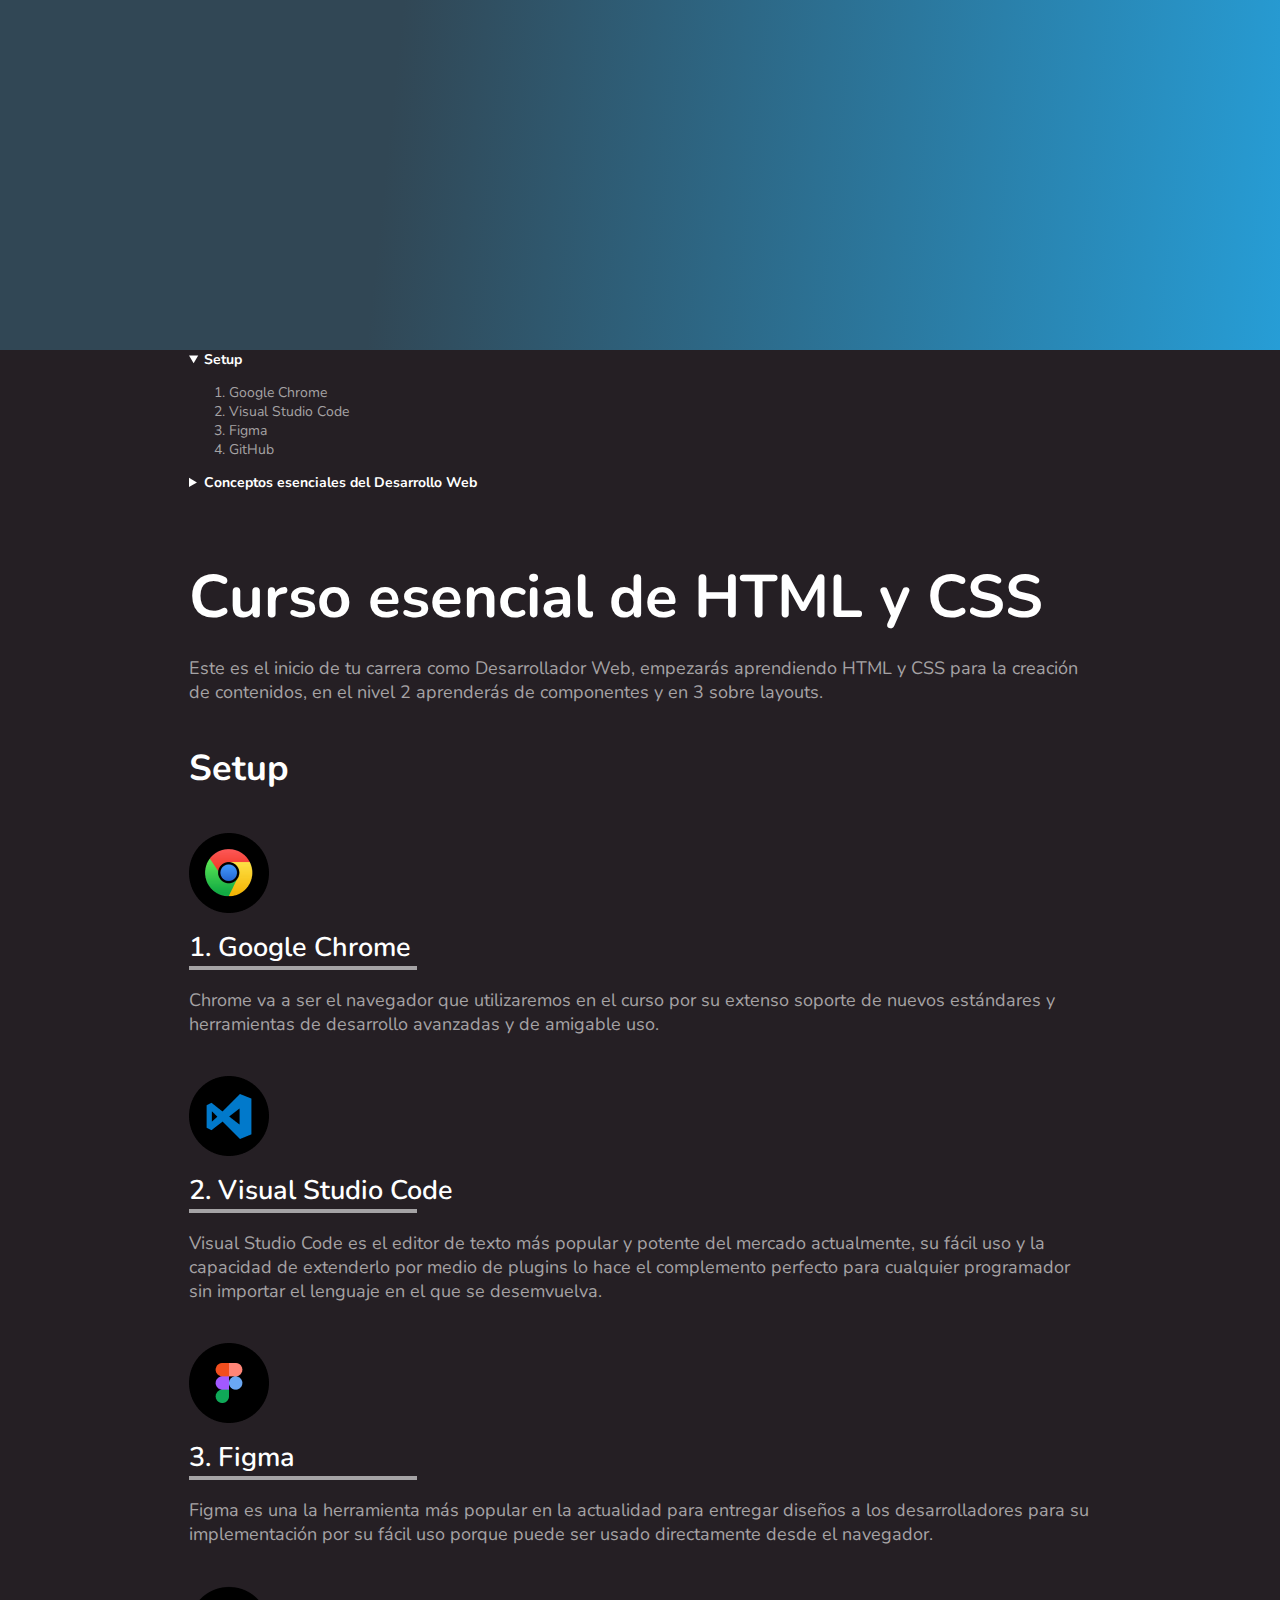
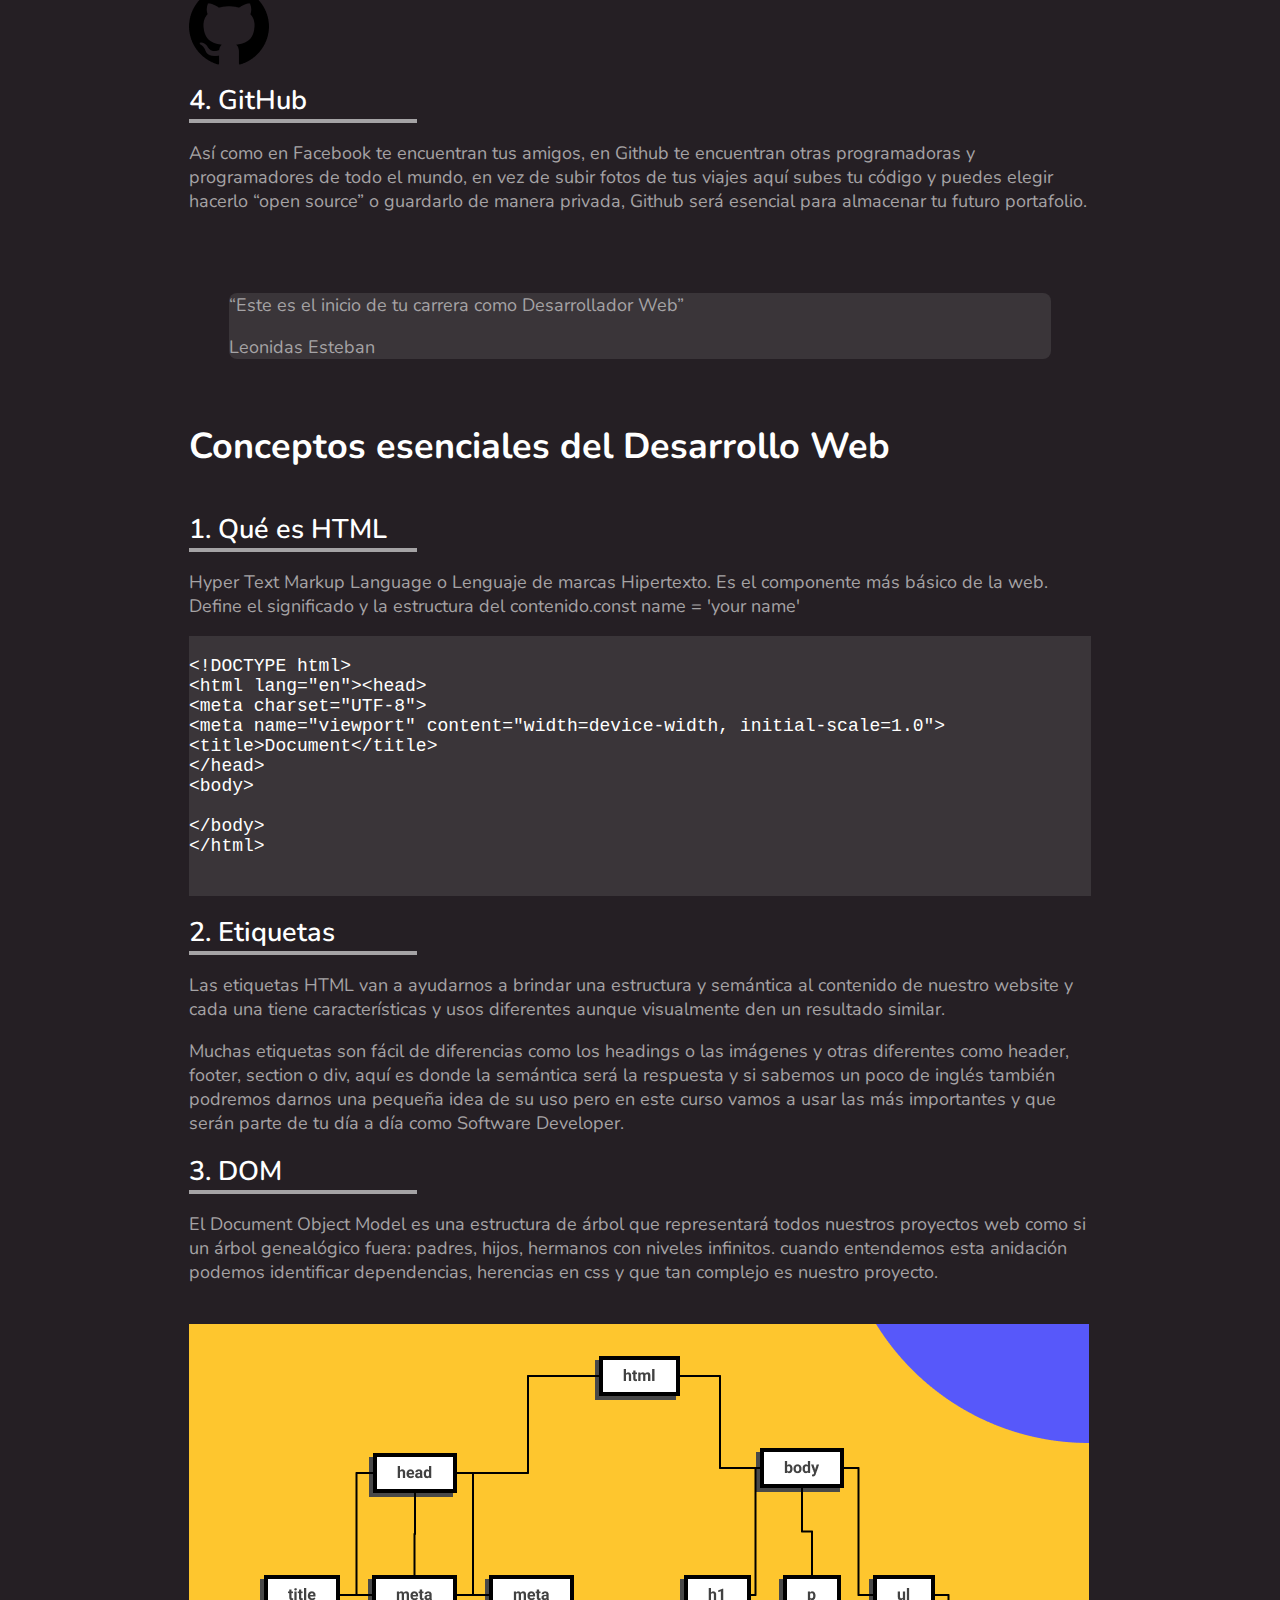
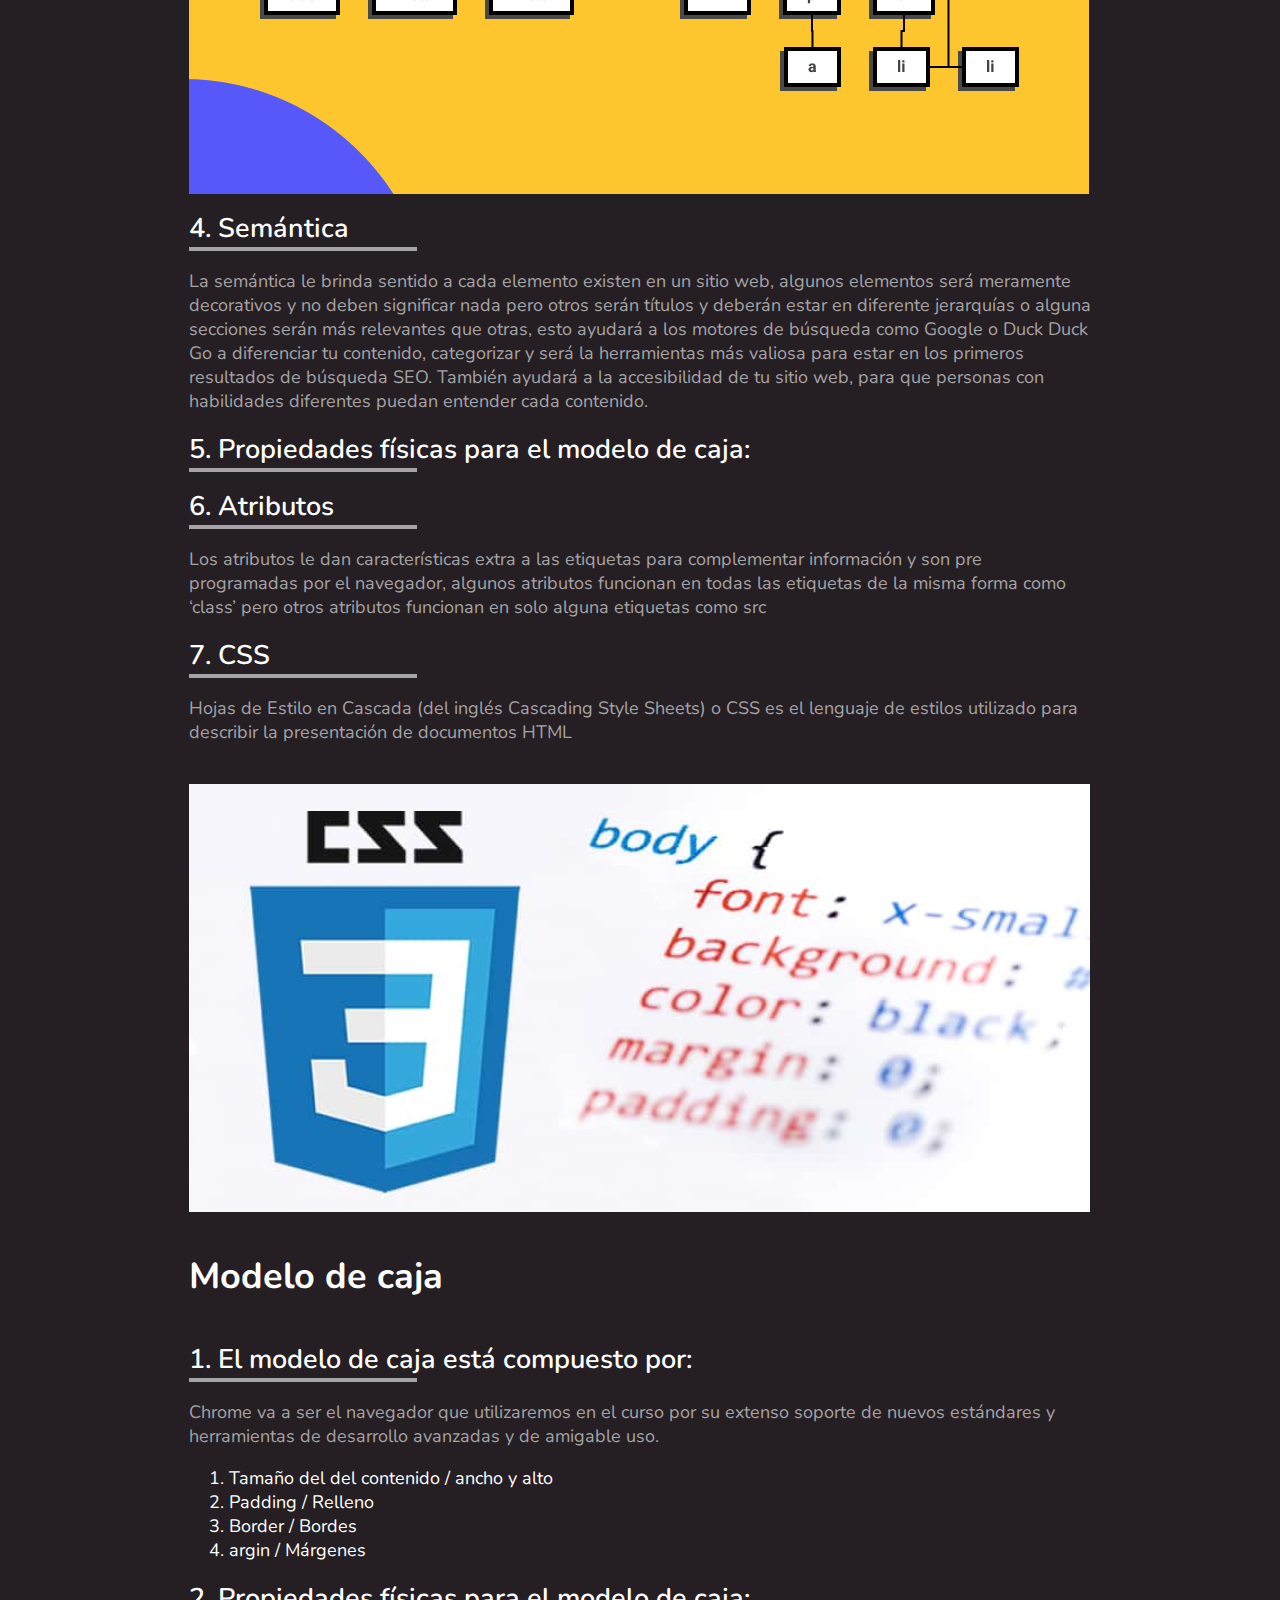
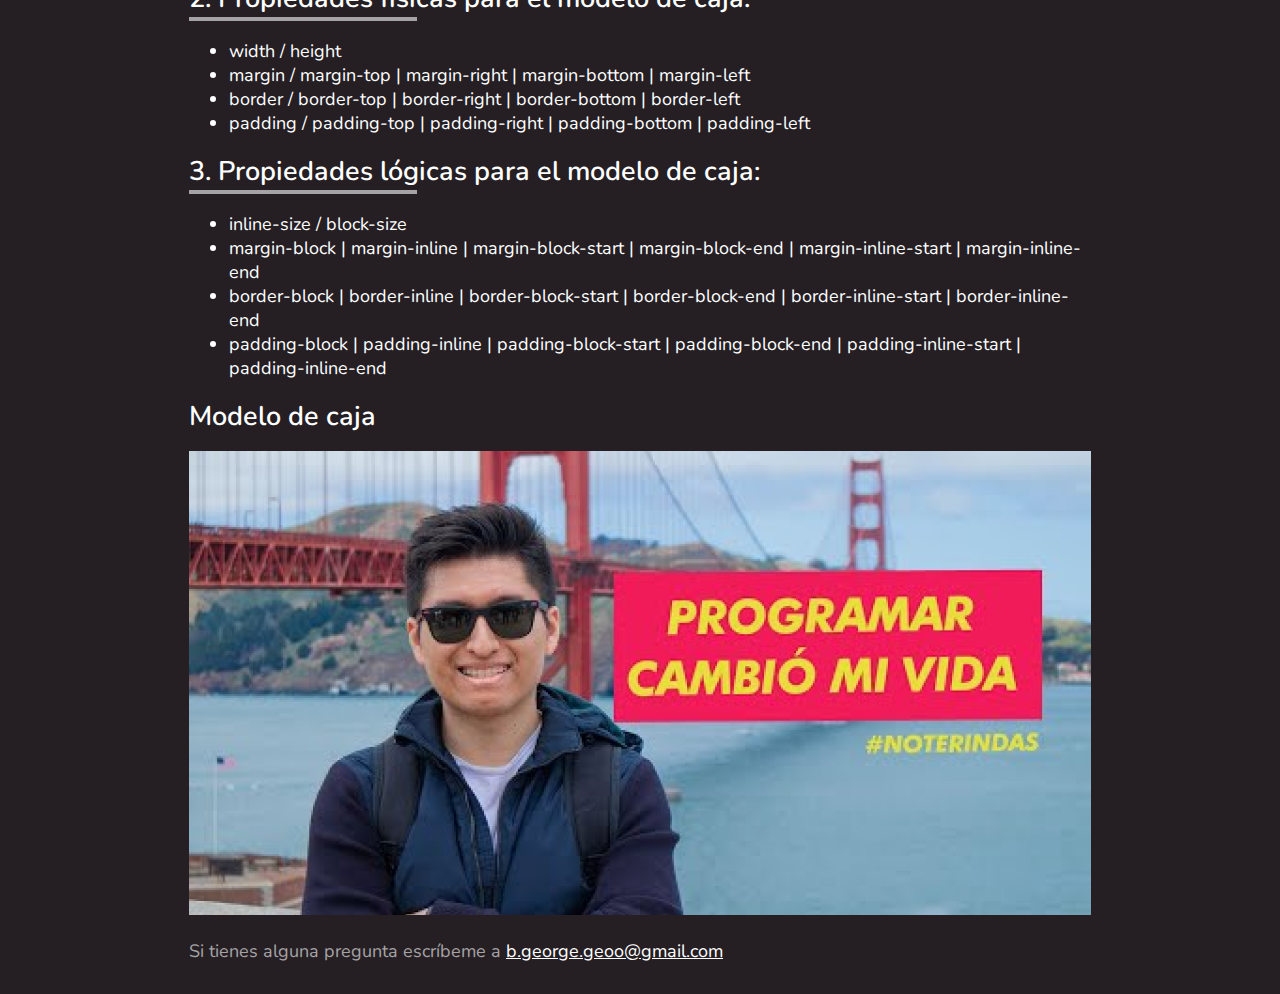
==== commit 29bc7589: "update 47" ====
--- a/index.html
+++ b/index.html
@@ -4,10 +4,13 @@
         <meta charset="UTF-8">
         <meta http-equiv="X-UA-Compatible" content="IE=edge">
         <meta name="viewport" content="width=device-width, initial-scale=1.0">
-        <link rel="stylesheet" href="./css/Styles-physical.css"> <!--para linkear una hoja de estilos de CSS -->
+        <link rel="stylesheet" href="./css/Styles-logical.css"> <!--para linkear una hoja de estilos de CSS -->
         <link rel="preconnect" href="https://fonts.googleapis.com"> <!--https://fonts.google.com-->
         <link rel="preconnect" href="https://fonts.gstatic.com" crossorigin> <!-- para poner una fuente de internet-->
-        <link href="https://fonts.googleapis.com/css2?family=Roboto&display=swap" rel="stylesheet">
+        <link rel="preconnect" href="https://fonts.googleapis.com">
+        <link rel="preconnect" href="https://fonts.gstatic.com" crossorigin>
+        <link href="https://fonts.googleapis.com/css2?family=Nunito:ital,wght@0,400;0,600;0,700;1,400;1,700&family=Roboto&display=swap" rel="stylesheet">
+
         <title>El Blog de geo</title>
     </head>
     <body>
--- a/css/Styles-logical.css
+++ b/css/Styles-logical.css
@@ -0,0 +1,192 @@
+@font-face { /*para poner una fuente en la pagina des de nuestros documentos */
+    font-family: charted;
+    src: url(../fonts/fonts/charter-regular.otf);
+    font-style: normal;
+    font-weight: normal;
+}
+@font-face { 
+    font-family: charted;
+    src: url(../fonts/fonts/charter-italic.otf);
+    font-style: italic;
+    font-weight: 400;
+}
+@font-face { 
+    font-family: charted;
+    src: url(../fonts/fonts/charter-bold.otf);
+    font-style: normal;
+    font-weight: bold;
+}
+@font-face { 
+    font-family: charted;
+    src: url(../fonts/fonts/charter-bold-italic.otf);
+    font-style: italic;
+    font-weight: bold;
+}
+
+:root {
+    font-size: 18px;
+    --white40: #ffffff; /*para que sea mas facil poner colores a mas paginas*/
+    --white30: #3A3539;
+    --white20: #A5A3A5;
+    --white10: #616161;
+}
+
+body {
+    color: var(--white40); 
+    font-family: 'Nunito', sans-serif;
+    background: #251F24;
+    margin: 0;
+    /*font-family: charted; cuidado con las fuentes que eligas, no todas estan dissponibles*/ 
+}
+
+a {
+    color: var(--white40); 
+}
+
+header {
+    font-size: 14px;
+    color: var(--white40); /*para quita subrallado de algun texto*/
+    /* color: var(red); podemos cambiar una parte del texto espesificando el color que queremos */
+}
+
+header li {
+    color: var(--white20);
+}
+
+header a {
+    color: var(--white20);
+    text-decoration: none; 
+}
+header a:hover { /*cambiar el color al texto caundo el raton esta encima*/
+    color: var(--white40);
+}
+
+nav details summary {
+    font-weight: bold; /*Poner el texto en negrita*/
+}
+
+/* h1, h2, h3 { */
+    /* font-weight: normal; */
+/* } */
+
+h1 {
+    font-size: 60px;
+    margin-block-start: 64px;
+    margin-block-end: 16px;
+    /* font-size: 3.75px; */
+}
+
+h2 {
+    font-size: 2em;
+    margin-block: 40px;
+}
+
+h3 {
+    font-size: 1.5em;
+    font-weight: 600;
+    margin-block: 16px;
+}
+
+hr {
+    margin-block: 40px;
+    border-color: var(--white10);
+}
+
+pre {
+    background: var(--white30);
+}
+
+p {
+    color: var(--white20);
+}
+
+.hero {
+    /* background-image: linear-gradient(to top, rgb(255, 255, 255), transparent) , url("../imagenes/patron-1.png"); asi se pone color encima de la imagen pero procurando que sea transparente */
+    background: linear-gradient(96.07deg, #314755 30.63%, #26A0DA 102.18%);
+    /* background-repeat: no-repeat; para que no se repita  */
+    /* background-position: center; para que la imagen se centre  */
+    /* background-size: cover; para que se estire sin que pierda la porpocion  */
+    height: 350px;
+}
+
+.section-content img {
+    margin-block-start: 40px;
+    display: block; /*para representar un bloque y que los margenes colapsin*/
+    max-inline-size: 100%; /*para teer una performans increible a la hora de si la pagina se redimencionarse*/
+    /* max-width: 100%; propiedades physicos */
+}
+
+.section-content { /*https://www.w3.org/TR/CSS2/generate.html#counter-styles para mas info*/
+    counter-reset: TitleList;
+}
+.section-content h3 {
+    counter-increment: TitleList;
+}
+/* a continuasion vamos a ver los seudoelementos mas im usados (se usa para dalre una buena vicualizacion"para que se vea bonico" lo agregamos aqui para no ponerlo en la frace porque no se debe leer) */
+.section-content h3::before {
+    content: counter(TitleList, decimal)". ";
+    
+}
+
+.section-content h3::after{
+    content: "";
+    /* Rectangle 57 */
+    width: 228px;
+    height: 4px;
+    background: var(--white20);
+    display: block;
+    /* Inside auto layout */
+    flex: none;
+    order: 1;
+    align-self: stretch;
+    flex-grow: 0;
+    
+}
+
+blockquote {
+    margin-block-start: 80px;
+    margin-block-end: 63px;
+    background: var(--white30);
+    border-radius: 8px;
+}
+
+/* para cambiar el color cuando seleciones la un paragrafo en la web */
+/* ::selection { 
+    background: green;
+} */
+
+.main hr { 
+    display: none; /*para hacer algo desaparecer*/
+}
+
+/* .main {
+    border: 1px solid red;
+} */
+
+.wrapper {
+    /* border: 1px solid blue; */
+    max-inline-size: 902px; /*para teer una performans increible a la hora de si la pagina se redimencionarse*/
+    margin: auto;
+
+}
+
+/* .main-content {
+    border: 1px solid yellow; 
+} */
+
+
+
+
+
+
+
+
+
+
+
+
+
+
+
+
+
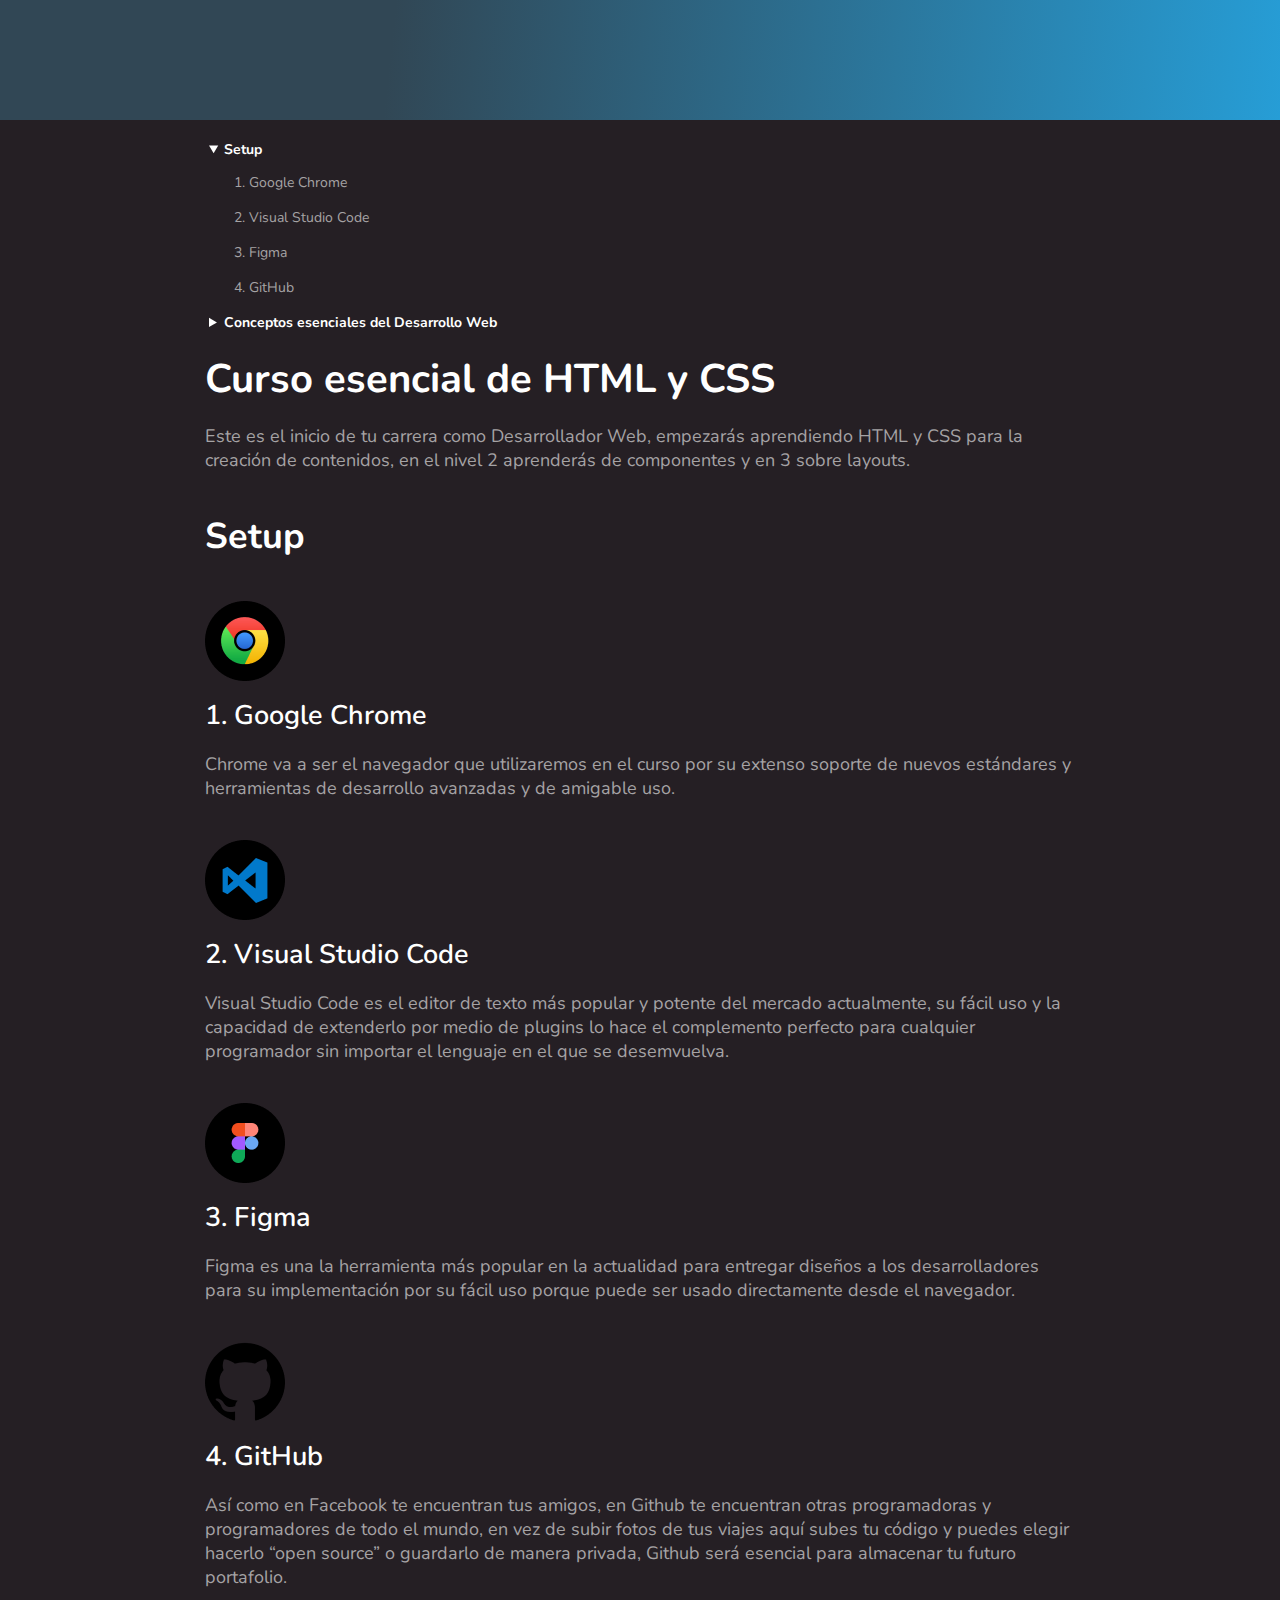
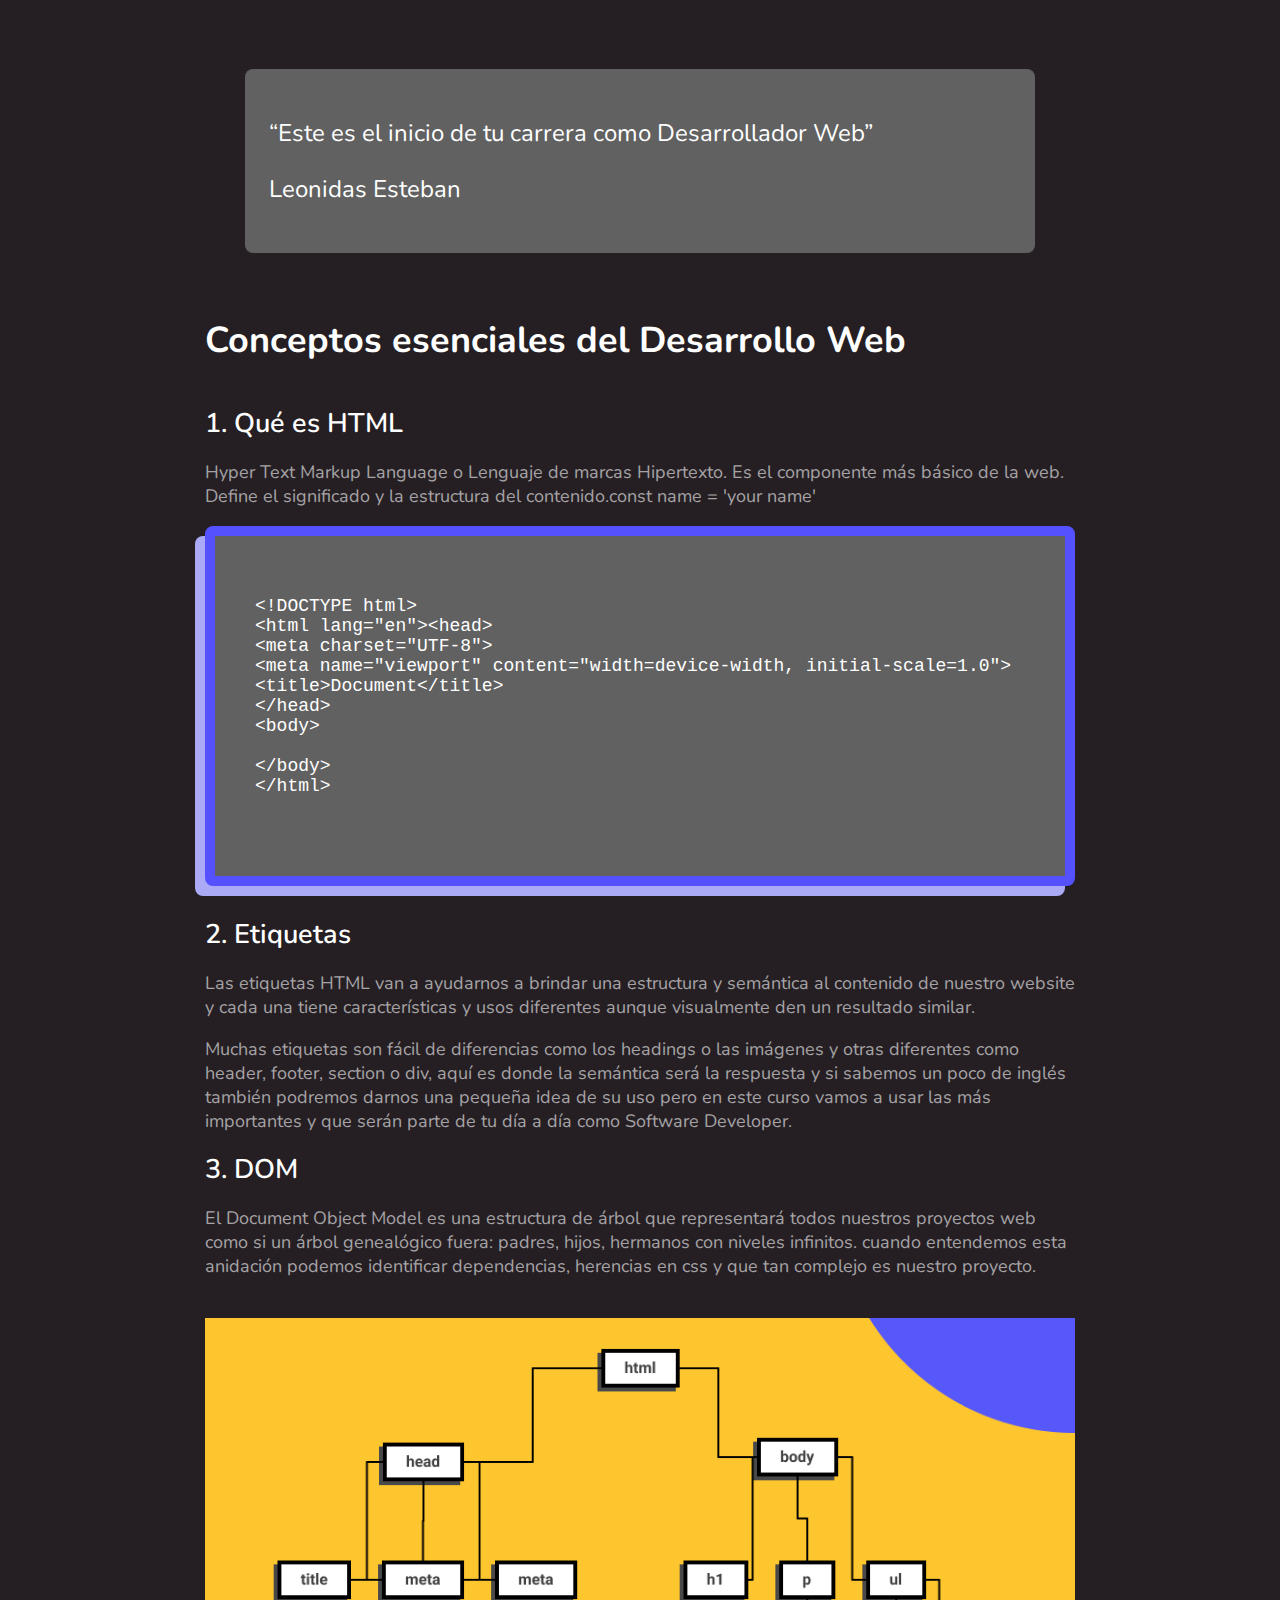
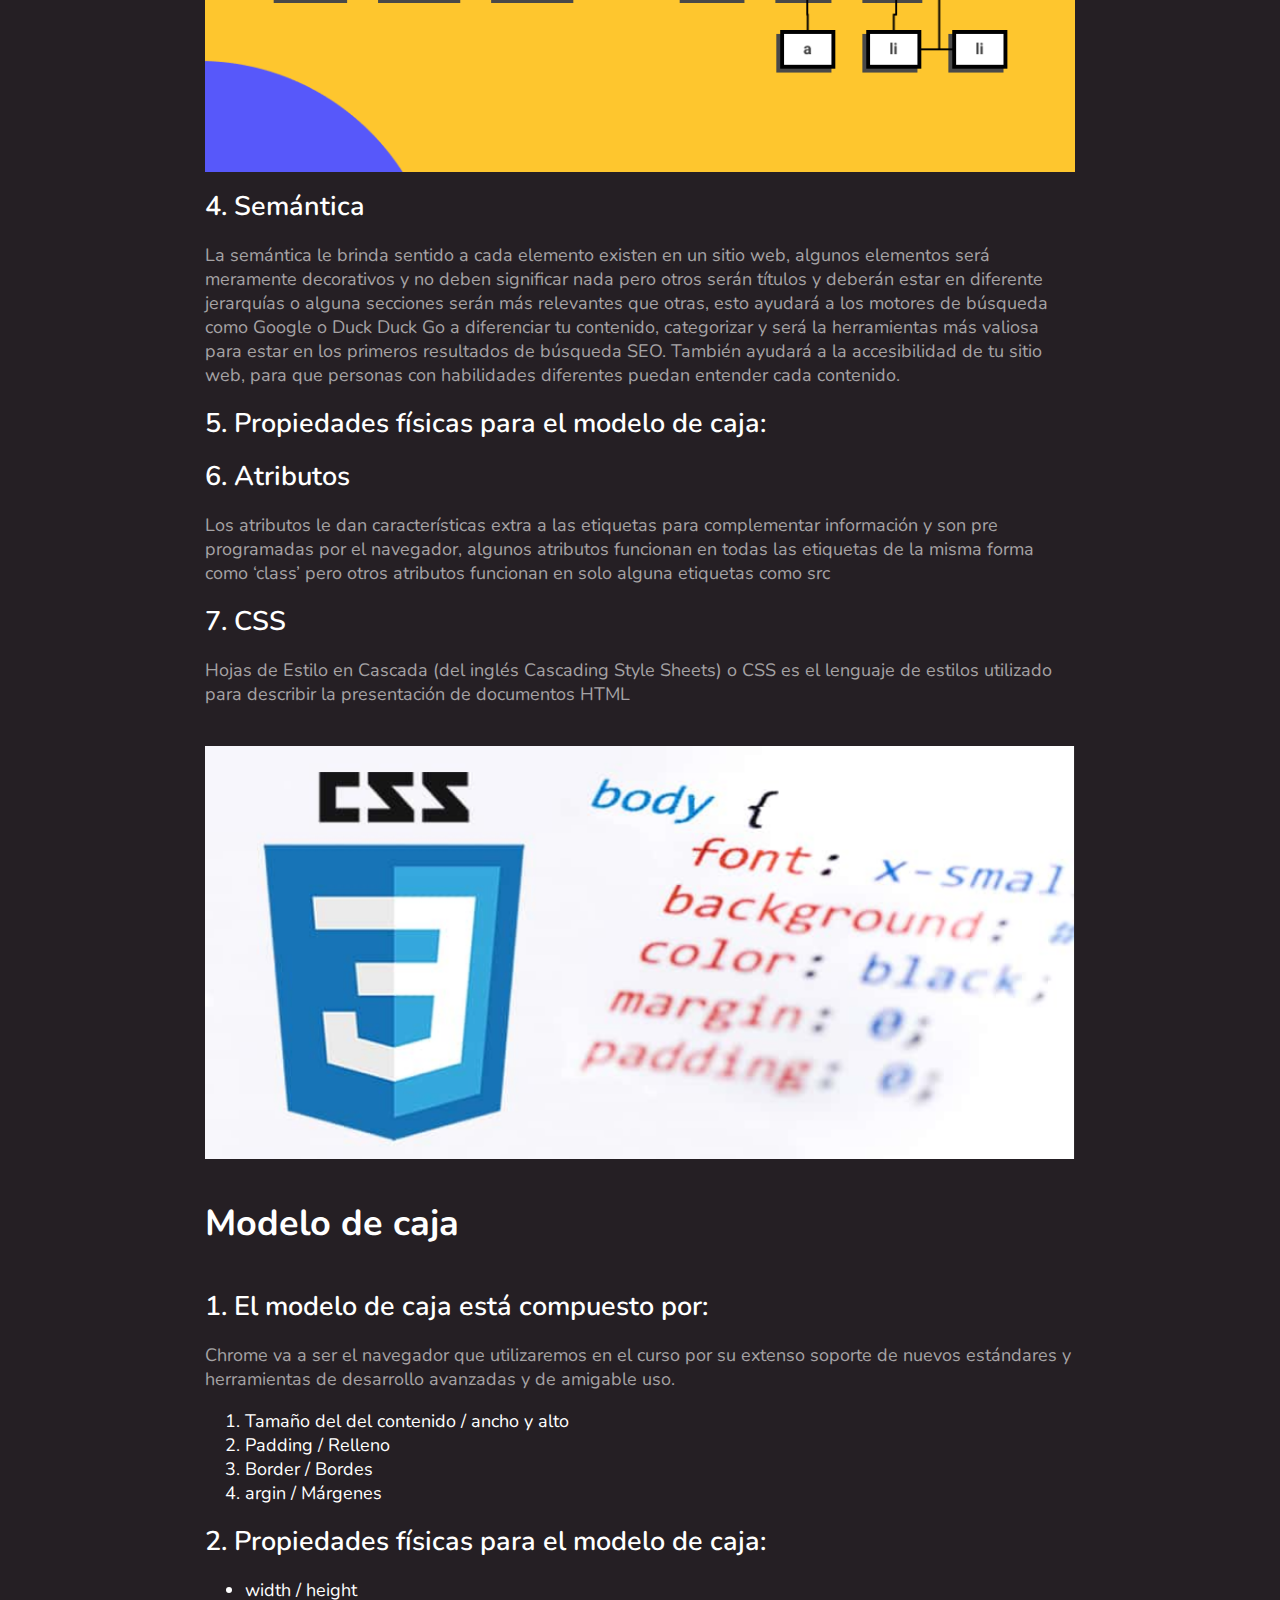
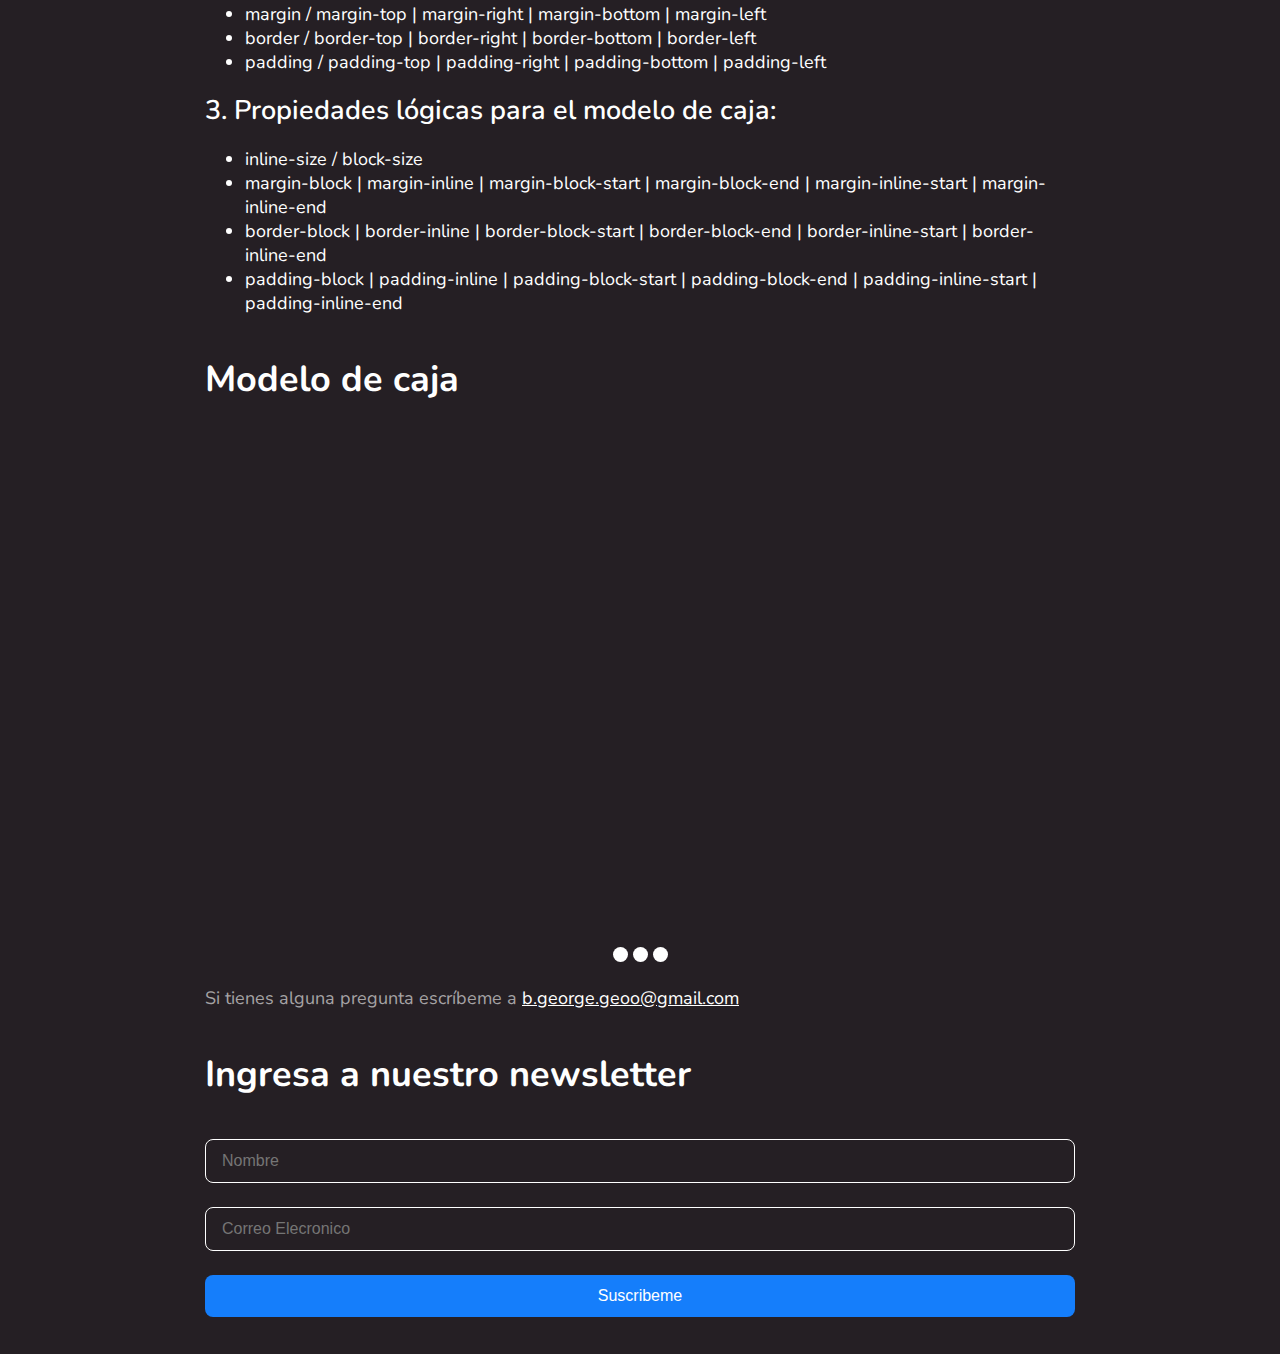
==== commit 62ff3e1b: "calse 55" ====
--- a/index.html
+++ b/index.html
@@ -16,7 +16,7 @@
     <body>
         <div class="hero"></div> <!--para crear un background-->
         
-        <div class="header">
+        <div class="header"> 
             <div class="wrapper">
                 <div class="header-content">
                     <header> <!-- <header> es igual a cabezera -->
@@ -54,9 +54,8 @@
                 </div>
             </div>
         </div>
+
         <main class="main"> <!-- contenedo para html -->
-
-
             <div class="wrapper">
                 <div class="main-content">
                     <h1>
@@ -93,7 +92,7 @@
                             <img src="./imagenes/GitHub.png" alt="Logo de GitHub" title="Logo de GitHub">
                             <h3 id="GitHub">GitHub</h3>
                             <p>Así como en Facebook te encuentran tus amigos, en Github te encuentran otras programadoras y programadores de todo el mundo, en vez de subir fotos de tus viajes aquí subes tu código y puedes elegir hacerlo “open source” o guardarlo de manera privada, Github será esencial para almacenar tu futuro portafolio.</p>
-                        <blockquote> 
+                        <blockquote> <!--Crea una secion aparte para usar en css por separado de los 'p' normales-->
                             <p>
                                 “Este es el inicio de tu carrera como Desarrollador Web”
                             </p>
@@ -165,12 +164,43 @@
                             <li>padding-block | padding-inline | padding-block-start | padding-block-end | padding-inline-start | padding-inline-end</li>
                         </ul>
                     </section>
-                    <h3>Modelo de caja</h3>
-                    <img src="./imagenes/foto_del_profe.png" alt="Modelo de caja" title="Este es nuestro profesor">
+
+                    <div class="section-content"> <!--nueva seccion-->
+                        <h2>Modelo de caja</h2> <!--titulo-->
+                        <div class="slider"> <!--elemento que tiene la clase slider que sera nuestro componente (el slider es com una *diapositiva* o *deslizar*)-->
+                            <scroll-container class="slider-container"> <!--contenidor de los sliders-->
+                                <scroll-page class="slider-slide" id="video-1"> <!--como slide 1 , slide 2...-->
+                                    <iframe class="video" width="560" height="315" src="https://www.youtube.com/embed/jfKfPfyJRdk" title="YouTube video player" frameborder="0" allow="accelerometer; autoplay; clipboard-write; encrypted-media; gyroscope; picture-in-picture; web-share" allowfullscreen></iframe>
+                                </scroll-page>
+                                <scroll-page class="slider-slide" id="video-2">
+                                    <iframe class="video" width="560" height="315" src="https://www.youtube.com/embed/Nbd8MSXVcFA" title="YouTube video player" frameborder="0" allow="accelerometer; autoplay; clipboard-write; encrypted-media; gyroscope; picture-in-picture; web-share" allowfullscreen></iframe>
+                                </scroll-page>
+                                <scroll-page class="slider-slide" id="video-3">
+                                    <iframe class="video" width="560" height="315" src="https://www.youtube.com/embed/uMCSdgkdOJc" title="YouTube video player" frameborder="0" allow="accelerometer; autoplay; clipboard-write; encrypted-media; gyroscope; picture-in-picture; web-share" allowfullscreen></iframe>
+                                </scroll-page>
+                            </scroll-container>
+                                <div class="slider-bullet-list">
+                                    <a href="#video-1" class="slider-bullet"> <!--se puede poner numeros para que se a mas facil 1--> </a> 
+                                    <a href="#video-2" class="slider-bullet"> <!--se puede poner numeros para que se a mas facil 2--> </a>
+                                    <a href="#video-3" class="slider-bullet"> <!--se puede poner numeros para que se a mas facil 3--> </a>
+                                </div>
+                        </div>
+                    </div>
+
                     <p>
                         Si tienes alguna pregunta escríbeme a 
                         <a href="mailto:b.george.geoo@gmail.com">b.george.geoo@gmail.com</a>
                     </p>
+                    <div class="section-content"> <!--nueva seccion-->
+                        <h2>Ingresa a nuestro newsletter</h2>
+                        <form action="#" class="form"> <!--etiqueta base para formurario-->
+                            <input type="text" required placeholder="Nombre"> <!--para poder escribir dentro de la pagina en el formurario-->
+                            <input type="email" required placeholder="Correo Elecronico"> <!--para poder escribir dentro de la pagina en el formurario-->
+                            <input type="submit" value="Suscribeme"> <!--y crea un boton-->
+                            <!-- pagina de documentacionextra con esto https://developer.mozilla.org/es/docs/Learn/Forms/Your_first_form -->
+                        </form> 
+                    </div>
+
                 </div>
             </div>
         </main>
--- a/css/Styles-logical.css
+++ b/css/Styles-logical.css
@@ -39,18 +39,45 @@
     /*font-family: charted; cuidado con las fuentes que eligas, no todas estan dissponibles*/ 
 }
 
+html {
+    scroll-behavior: smooth; /*para que el scroll sea lento (le da un aire bonito)*/
+}
+
 a {
     color: var(--white40); 
 }
 
-header {
+/*.header { /*invocar*/
+    /*position: sticky; /* para que jo lo posicione y para que se mueva con la pagina(requiere comando de inicializacion" inset-block-start: 0 o top: 0;" )*/
+    /*inset-block-start: -35px; /*para cuando hicieras scrol hacia abajo, no se quede tan arriba el bloque*/
+/*}*/
+
+.header-content {
+    padding-inline: 20px;
+    /*position: relative; /*relativo para que contenga los elemntos y hacer que salga de la caja (inset-inline-start: -188px;) */
+    /*inset-block-start: 65px; /*para que no este tan ariba del todo*/
+}
+
+header { /*es el menu de la izquierda de la pagina*/
+    margin-block-start: 20px;
     font-size: 14px;
-    color: var(--white40); /*para quita subrallado de algun texto*/
-    /* color: var(red); podemos cambiar una parte del texto espesificando el color que queremos */
-}
-
-header li {
+    color: var(--white40); /*cambiar color a los mini titulos y asin tambien quita subrallado de algun texto despues de hacer clic*/
+    /*position: absolute; /*para que este hacia arriba*/
+    /*inline-size: 188px; /*para darle un anchoa la caja contenedora */
+
+    /* top: ; */
+    /*inset-block-start: 0; /* equivale a top: ;*/
+    /* bottom: ; */
+    /* inset-block-end: ;  equivale a bottom: ;*/
+    /* left: ; */
+    /*inset-inline-start: -208px; /* equivale a left: ;*/
+    /* right: ; */
+    /* inset-inline-end: ; equivale a right: ;*/
+}
+
+header li { /*es la lista del menu de la izquierda de la pagina*/
     color: var(--white20);
+    margin-block-end: 16px; /*distancia entre las lineas de texto de la list*/
 }
 
 header a {
@@ -69,19 +96,23 @@
     /* font-weight: normal; */
 /* } */
 
-h1 {
-    font-size: 60px;
-    margin-block-start: 64px;
+h1 { /*Titulo principal*/
+    font-size: 40px;
+
+    margin-block-start: 20px;
+    /* margin-top: 64px; vercion physicos*/
     margin-block-end: 16px;
-    /* font-size: 3.75px; */
-}
-
-h2 {
+    /* margin-bottom: 16px; vercion physicos*/
+
+    /* text-align: start o end; para poner texto izquierda o derecha */
+}
+
+h2 { /*SubTitulo */
     font-size: 2em;
     margin-block: 40px;
 }
 
-h3 {
+h3 { /*letra grande */
     font-size: 1.5em;
     font-weight: 600;
     margin-block: 16px;
@@ -92,8 +123,25 @@
     border-color: var(--white10);
 }
 
-pre {
-    background: var(--white30);
+pre { /*secion que creamos para escribir html en html*/
+    background: var(--white10);
+    padding: 40px; /*el padding crea un espacio (arriba, abajo,derecha y izquierda)*/
+    overflow: auto; /*comando que dice que si algo se 'desborda' se crea un scrol orizontal dentro de la caja*/
+    box-shadow: -10px 10px 0 0 #ABAAF6; /*hace como una sobra de la caja*/
+    margin-block-end: 30px; /*deja un margen entre bloques (exteriores)*/
+    /*border-left: 10px solid #5551FF;*/ /*en el caso de valores physicos*/
+
+    /*border: 10px solid #5551FF; */ /*modifica el grosor del borde y el color como los comandos de abajo*/
+    border-inline-start: 10px solid #5551FF; /*{border-left} pero en logicos*/
+    border-block-end: 10px solid #5551FF; /* modificar borde abajo*/
+    border-inline-end: 10px solid #5551FF; /*modificar borde de izquierda*/
+    border-block-start: 10px solid #5551FF; /*modificar borde de arriba*/
+
+    /*border-radius: 8px; */ /*redondea el bloque cuadrado en valores physicos*/
+    border-start-start-radius: 8px; /*Modifica la esquina izquierda arriba*/
+    border-start-end-radius: 8px; /*Modifica la esquina izquierda abajo*/
+    border-end-end-radius: 8px; /*Modifica la esquina derecha abajo*/
+    border-end-start-radius: 8px; /*Modifica la esquina derecha arriba*/
 }
 
 p {
@@ -106,7 +154,8 @@
     /* background-repeat: no-repeat; para que no se repita  */
     /* background-position: center; para que la imagen se centre  */
     /* background-size: cover; para que se estire sin que pierda la porpocion  */
-    height: 350px;
+    block-size: 120px;
+
 }
 
 .section-content img {
@@ -122,32 +171,30 @@
 .section-content h3 {
     counter-increment: TitleList;
 }
-/* a continuasion vamos a ver los seudoelementos mas im usados (se usa para dalre una buena vicualizacion"para que se vea bonico" lo agregamos aqui para no ponerlo en la frace porque no se debe leer) */
+
+/* a continuasion vamos a ver los seudoelementos mas usados (se usa para dalre una buena vicualizacion"para que se vea bonico" lo agregamos aqui para no ponerlo en la frace porque no se debe leer) ejemplo; enmeraciones */
 .section-content h3::before {
     content: counter(TitleList, decimal)". ";
     
 }
 
-.section-content h3::after{
-    content: "";
-    /* Rectangle 57 */
-    width: 228px;
-    height: 4px;
-    background: var(--white20);
-    display: block;
-    /* Inside auto layout */
-    flex: none;
-    order: 1;
-    align-self: stretch;
-    flex-grow: 0;
-    
-}
-
-blockquote {
-    margin-block-start: 80px;
-    margin-block-end: 63px;
-    background: var(--white30);
-    border-radius: 8px;
+
+blockquote { /*secion que creamos en html para separar un texto del resto*/
+    margin-block-start: 80px; /*hace un hueco entr el bloque de arriba i el*/
+    margin-block-end: 63px;  /*hace un hueco entr el bloque de abajo i el */
+    background-color: var(--white10);
+    border-radius: 8px; /*hace una curba en el borde*/
+    line-height: 32px; /*espacio entre letras */
+    font-size: 24px; /*tamaño de fuente de letra*/
+    /* padding: 24px; */ /*el padding hace todo lo anterior*/
+    padding-inline-end: 24px; /*hacer un hueco derecha*/
+    padding-inline-start: 24px; /*hacer un hueco izquierda*/
+    padding-block-start: 24px; /*hacer un hueco arriba*/
+    padding-block-end: 24px; /*hacer un hueco abacjo*/
+}
+
+blockquote p { /*se crea 'blockquote p' por separado porque la 'p' esta dentro de 'blockquote'*/
+    color: var(--white40); /*color a la letra de 'p' (parafo)*/
 }
 
 /* para cambiar el color cuando seleciones la un paragrafo en la web */
@@ -170,23 +217,110 @@
 
 }
 
-/* .main-content {
-    border: 1px solid yellow; 
+.main-content {
+    padding-inline: 16px;
+}
+
+.main-content img {
+    margin-block-start: 40px;
+    display: block; /*para representar un bloque y que los margenes colapsin*/
+    max-inline-size: 100%; /*para teer una performans increible a la hora de si la pagina se redimencionarse*/
+    /* max-width: 100%; propiedades physicos */
+}
+
+/* .slider { el slider es com una *diapositiva* o *deslizar* */
+    /* border: 3px solid salmon; */
+/* } */
+.slider-container { /*lo que tiene dentro del slider*/
+    /* block-size: 100px; para darle un alt al contenido */
+    display: block; /*por defecto es un elemento en linea, asi que lo cambiamos a elemento de bloque*/
+    overflow: auto; /*comando que dice que si algo se 'desborda' se crea un scrol orizontal dentro de la caja*/
+    scroll-behavior: smooth; /*scroll (suave animado)*/
+    white-space: nowrap; /*ayuda al comando de {display: inline-block;} en .slider-slide h1 */
+    font-size: 0; /*para ajuntar el espacio que hay por defecto*/
+}
+
+/* .slider-slide h1 { 
+    margin: 0;
+    border: 3px solid rgb(114, 218, 250);
+    display: inline-block; poner un elemento al costado del otro (con inline-block conbina el fator de tener un factor al lado del otro y conbina tener el padding y tener ancho y alto )
+    width: 100%;
 } */
-
-
-
-
-
-
-
-
-
-
-
-
-
-
-
-
-
+.video { /*es asi como el deslizador (remplazamos .slider-slide h1)*/
+    margin: 0;
+    display: inline-block; /*poner un elemento al costado del otro (con inline-block conbina el fator de tener un factor al lado del otro y conbina tener el padding y tener ancho y alto )*/
+    width: 100%; /*ampliar un 100%*/ 
+    height: auto; /*alto*/
+    aspect-ratio: 16/9;
+}
+
+.slider-bullet-list { /*esto es la lista de los puntitos (o nuemros)*/
+    text-align: center;  /*para centrar */
+    margin-block-start: 10px;
+}
+
+.slider-bullet { /*para darle estilos a los bullet (pelotitas en vez de los numeros)*/
+    display: inline-block; /*por defecto los elementos ancla son elemesntos inlne(asi que mejor pongamos el comando inline-block)*/
+    inline-size: 15px; /*para acompañar a inline-block*/
+    block-size: 15px; /*para acompañar a inline-block*/
+    background-color: white; /*darle color a las pelotas*/
+    border-radius: 50%; /*para hacerlo redondeado*/
+}
+
+.form input {
+    inline-size: 100%; /*para que ocupe toda la pagina de */
+    box-sizing: border-box; /*para se centre en la pagina y no se salga caundo hacemos la pagina mas chiquita*/
+    color: var(--white40); /*color de texto*/
+    font-size: 16px; /*tamaño de la fuente*/
+    border: 1px solid var(--white40);
+    background-color: #251F24;
+    border-radius: 8px;
+    padding-inline: 16px; /*espaciado entre el texto y el borde*/
+    padding-block: 12px;
+    display: block; /*van a tener margin colapsin*/
+    margin-block-end: 24px; /*marguen entre ellos*/
+}
+
+.form input:-ms-input-placeholder { /*seudoelemento*/
+    color: var(--white20); /*para acambiar color de texcto de dentro de input(Nombre y correo electronico)*/
+}
+
+.form input[type="submit"] { /*esto es el boton*/
+    background: #157EFB; 
+    border: none; /*quitar borde*/
+}
+
+
+@media screen and (min-width: 1366px) { /*se cumple la condicion solo si es mas grande que los px que pongamos osea si estamos en un monitor |(min-width: 700px) piensa en los mobiles primero y (max-width: 700px) en los dispositibos grandes*/
+    .hero {
+        block-size: 350px;
+    }
+    .header { /*invocar*/
+        position: sticky; /* para que jo lo posicione y para que se mueva con la pagina(requiere comando de inicializacion" inset-block-start: 0 o top: 0;" )*/
+        inset-block-start: -35px; /*para cuando hicieras scrol hacia abajo, no se quede tan arriba el bloque*/
+    }
+    .header-content {
+        padding-inline: 0px;
+        position: relative; /*relativo para que contenga los elemntos y hacer que salga de la caja (inset-inline-start: -188px;) */
+        inset-block-start: 65px; /*para que no este tan ariba del todo*/
+    }
+    header { /*es el menu de la izquierda de la pagina*/
+        font-size: 14px;
+        color: var(--white40); /*cambiar color a los mini titulos y asin tambien quita subrallado de algun texto despues de hacer clic*/
+        position: absolute; /*para que este hacia arriba*/
+        inline-size: 188px; /*para darle un anchoa la caja contenedora */
+    
+        /* top: ; */
+        /*inset-block-start: 0; /* equivale a top: ;*/
+        /* bottom: ; */
+        /* inset-block-end: ;  equivale a bottom: ;*/
+        /* left: ; */
+        inset-inline-start: -208px; /* equivale a left: ;*/
+        /* right: ; */
+        /* inset-inline-end: ; equivale a right: ;*/
+    }
+    h1 { /*Titulo principal*/
+        font-size: 60px;
+        margin-block-start: 64px;
+    }
+}
